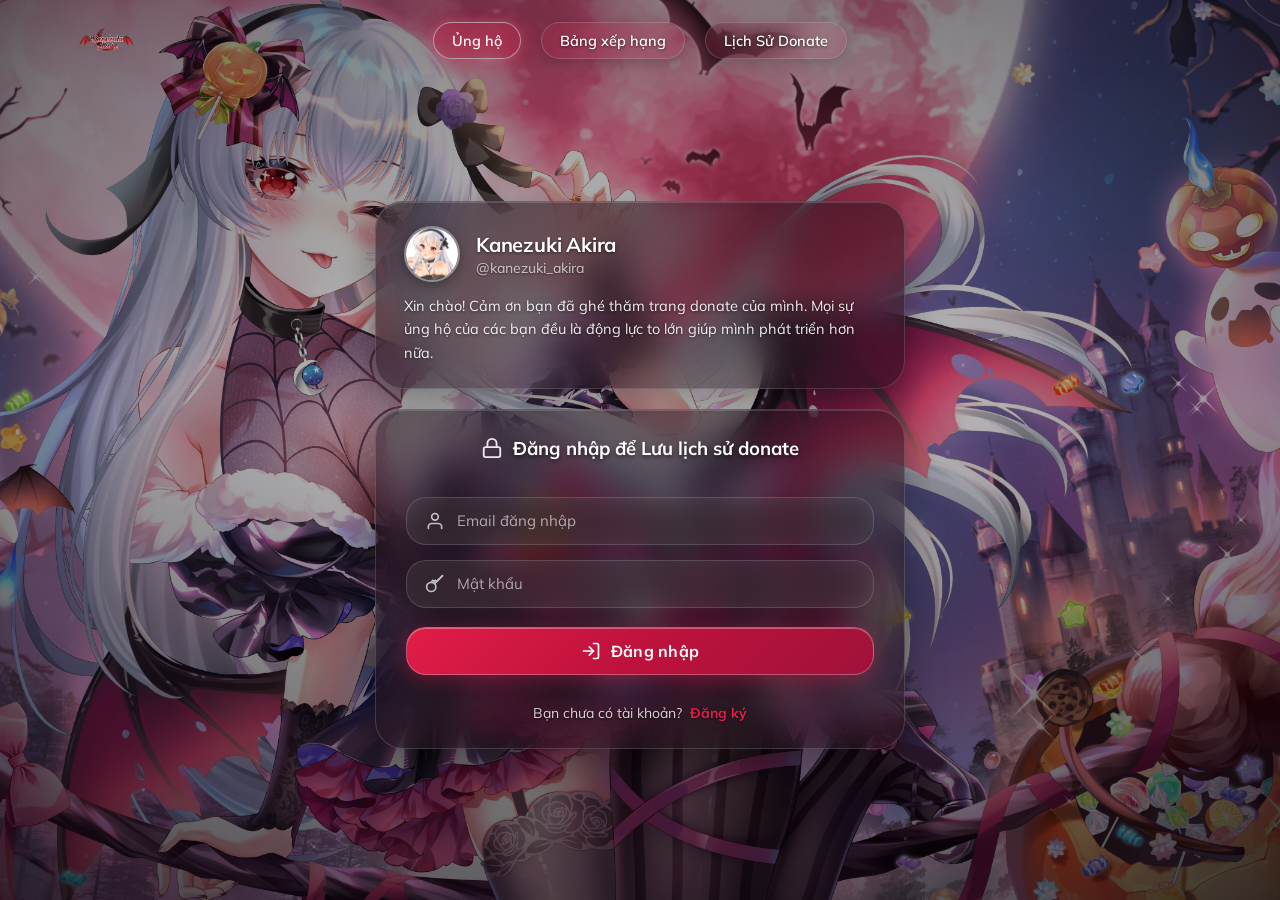
==== page-admin/index.html @ 430c7009 "base" ====
<!DOCTYPE html>
<html lang="vi">

<head>
  <meta charset="UTF-8">
  <meta name="viewport" content="width=device-width, initial-scale=1.0">
  <title>Admin Dashboard — Kanezuki Akira</title>
  <link rel="icon" type="image/x-icon" href="../assets/img/akira copy.png">
  <link rel="stylesheet" href="../assets/css/base.css">
  <link rel="stylesheet" href="../assets/css/pages/admin-bento.css">
</head>

<body class="bento-admin-body">
  <div class="home">
    <div class="overlay"></div>
    <div class="move">
      <img src="../assets/img/backgroutdiscomhalloween.jpg" class="donate-bg-video" alt="Background Tani Kami">
    </div>
  </div>

  <div class="bento-layout">
    <aside id="bentoSidebar" class="bento-sidebar">
      <div class="sidebar-brand-box">
        <div class="sidebar-brand-info" data-tab="overview">
          <img src="../assets/img/artbaner1.jpg" alt="Logo" class="brand-avatar">
          <div class="brand-title-group">
            <span class="brand-title">DONATE<span class="brand-accent">HUB</span></span>
            <span class="brand-subtitle">Kanezuki Akira Admin</span>
          </div>
        </div>

        <button id="adminMobileMenuBtn" class="bento-mobile-menu-btn" aria-label="Toggle navigation menu"
          aria-expanded="false">
          <span class="menu-icon">
            <span class="bar"></span>
            <span class="bar"></span>
            <span class="bar"></span>
          </span>
          <span class="menu-text">Menu</span>
        </button>
      </div>

      <div id="bentoSidebarBody" class="bento-sidebar-body">
        <ul class="bento-nav-list">
          <li>
            <div class="bento-nav-item active" data-tab="overview">
              <span class="bento-nav-icon">
                <svg viewBox="0 0 24 24" fill="none" stroke="currentColor" stroke-width="1.8" stroke-linecap="round"
                  stroke-linejoin="round">
                  <rect x="3" y="12" width="4" height="9" rx="1" />
                  <rect x="10" y="7" width="4" height="14" rx="1" />
                  <rect x="17" y="3" width="4" height="18" rx="1" />
                </svg>
              </span>
              <span>Tổng quan & Widget</span>
            </div>
          </li>
          <li>
            <div class="bento-nav-item" data-tab="subathon">
              <span class="bento-nav-icon">
                <svg viewBox="0 0 24 24" fill="none" stroke="currentColor" stroke-width="1.8" stroke-linecap="round"
                  stroke-linejoin="round">
                  <circle cx="12" cy="13" r="8" />
                  <path d="M12 9v4l2.5 2.5" />
                  <path d="M9.5 3h5M12 3v2" />
                </svg>
              </span>
              <span>Điều khiển Subathon</span>
            </div>
          </li>
          <li>
            <div class="bento-nav-item" data-tab="goals">
              <span class="bento-nav-icon">
                <svg viewBox="0 0 24 24" fill="none" stroke="currentColor" stroke-width="1.8" stroke-linecap="round"
                  stroke-linejoin="round">
                  <circle cx="12" cy="12" r="10" />
                  <circle cx="12" cy="12" r="6" />
                  <circle cx="12" cy="12" r="2" />
                </svg>
              </span>
              <span>Mục tiêu Donate</span>
            </div>
          </li>
          <li>
            <div class="bento-nav-item" data-tab="gacha">
              <span class="bento-nav-icon">
                <svg viewBox="0 0 24 24" fill="none" stroke="currentColor" stroke-width="1.8" stroke-linecap="round"
                  stroke-linejoin="round">
                  <circle cx="12" cy="12" r="9" />
                  <path d="M12 3v18" />
                  <path d="M3 12h18" />
                  <circle cx="12" cy="12" r="3" />
                </svg>
              </span>
              <span>Vòng Quay Gacha</span>
            </div>
          </li>
          <li>
            <div class="bento-nav-item" data-tab="users">
              <span class="bento-nav-icon">
                <svg viewBox="0 0 24 24" fill="none" stroke="currentColor" stroke-width="1.8" stroke-linecap="round"
                  stroke-linejoin="round">
                  <path d="M17 21v-2a4 4 0 0 0-4-4H5a4 4 0 0 0-4 4v2" />
                  <circle cx="9" cy="7" r="4" />
                  <path d="M23 21v-2a4 4 0 0 0-3-3.87" />
                  <path d="M16 3.13a4 4 0 0 1 0 7.75" />
                </svg>
              </span>
              <span>Quản trị & Hệ thống</span>
            </div>
          </li>
          <li>
            <div class="bento-nav-item" data-tab="donations">
              <span class="bento-nav-icon">
                <svg viewBox="0 0 24 24" fill="none" stroke="currentColor" stroke-width="1.8" stroke-linecap="round"
                  stroke-linejoin="round">
                  <circle cx="12" cy="12" r="10" />
                  <polyline points="12 6 12 12 16 14" />
                </svg>
              </span>
              <span>Lịch sử nhận Donate</span>
            </div>
          </li>
        </ul>

        <div class="bento-sidebar-footer">
          <div class="bento-user-mini">
            <div class="bento-user-info">
              <span id="sidebarUserName" class="bento-user-name">Streamer</span>
              <span id="sidebarUserEmail" class="bento-user-email">admin@example.com</span>
            </div>
            <span class="badge-admin-pill">ADMIN</span>
          </div>
          <button id="logoutBtn" class="btn-bento-logout">
            <svg viewBox="0 0 24 24" fill="none" stroke="currentColor" stroke-width="2" stroke-linecap="round"
              stroke-linejoin="round" width="16" height="16">
              <path d="M9 21H5a2 2 0 0 1-2-2V5a2 2 0 0 1 2-2h4" />
              <polyline points="16 17 21 12 16 7" />
              <line x1="21" y1="12" x2="9" y2="12" />
            </svg>
            <span>Đăng xuất</span>
          </button>
        </div>
      </div>
    </aside>

    <main class="bento-main-content">
      <header class="bento-header">
        <div class="bento-header-left">
          <h1>Xin chào, <span id="streamerName" class="text-gold">Streamer</span></h1>
          <p id="streamerEmail">admin@example.com</p>
        </div>
        <span id="userRole" class="bento-role-badge">QUẢN TRỊ VIÊN</span>
      </header>

      <section id="tab-overview" class="admin-tab-content active">
        <div class="bento-card mb-6">
          <div class="bento-card-header">
            <div>
              <h2 class="bento-card-title">
                <span class="card-icon">
                  <svg viewBox="0 0 24 24" fill="none" stroke="currentColor" stroke-width="1.8" stroke-linecap="round"
                    stroke-linejoin="round">
                    <path d="M4 15s1-1 4-1 5 2 8 2 4-1 4-1V3s-1 1-4 1-5-2-8-2-4 1-4 1z" />
                    <line x1="4" y1="22" x2="4" y2="15" />
                  </svg>
                </span>
                Thiết lập OBS Studio Browser Source
              </h2>
              <p class="bento-card-desc">Sao chép đường dẫn và dán vào <strong>Add Source &rarr; Browser</strong> trong OBS
                Studio.</p>
            </div>
            <span class="tag-badge">OBS Overlays</span>
          </div>

          <div class="bento-form-group">
            <label class="bento-label">1. Donate & Vòng Quay Subathon Overlay (Hiển thị giữa màn hình)</label>
            <div class="widget-link-box">
              <input type="text" id="alertWidgetUrl" class="widget-link-input" readonly value="">
              <div class="widget-link-actions">
                <div class="btn-group-row">
                  <button class="btn btn-gold copy-widget-btn" data-target="alertWidgetUrl">
                    <svg viewBox="0 0 24 24" fill="none" stroke="currentColor" stroke-width="2" stroke-linecap="round"
                      stroke-linejoin="round" width="14" height="14">
                      <rect x="9" y="9" width="13" height="13" rx="2" />
                      <path d="M5 15H4a2 2 0 0 1-2-2V4a2 2 0 0 1 2-2h9a2 2 0 0 1 2 2v1" />
                    </svg>
                    Sao chép Link
                  </button>
                  <button id="copyPreviewAlertBtn" class="btn btn-ghost"
                    title="Sao chép link ghim xem thử để căn chỉnh trong OBS">
                    <svg viewBox="0 0 24 24" fill="none" stroke="currentColor" stroke-width="2" stroke-linecap="round"
                      stroke-linejoin="round" width="14" height="14">
                      <path d="M1 12s4-8 11-8 11 8 11 8-4 8-11 8-11-8-11-8z" />
                      <circle cx="12" cy="12" r="3" />
                    </svg>
                    Link Xem trước
                  </button>
                </div>
                <div class="btn-group-row">
                  <button id="testDonateAlertBtn" class="btn btn-ghost btn-test-alert"
                    title="Phát thử thông báo donate thông thường">Test Donate Alert</button>
                </div>
              </div>
            </div>
            <span class="form-hint">
              Thêm link trên làm Browser Source trong OBS (khuyến nghị 600x260px) để hiển thị thông báo popup kèm âm thanh và giọng đọc TTS khi có donate.
            </span>

            <div class="obs-specs-accordion" style="margin-top:12px;">
              <button type="button" id="toggleObsSpecsBtn" class="btn-obs-specs-toggle" aria-expanded="false">
                <span class="toggle-title">
                  <svg viewBox="0 0 24 24" fill="none" stroke="currentColor" stroke-width="2" width="15" height="15">
                    <circle cx="12" cy="12" r="10" />
                    <line x1="12" y1="16" x2="12" y2="12" />
                    <line x1="12" y1="8" x2="12.01" y2="8" />
                  </svg>
                  Thông số thiết lập khuyên dùng trong OBS Studio
                </span>
                <span class="toggle-chevron">
                  <svg viewBox="0 0 24 24" fill="none" stroke="currentColor" stroke-width="2.2" width="14" height="14">
                    <polyline points="6 9 12 15 18 9" />
                  </svg>
                </span>
              </button>

              <div id="obsSpecsCollapse" class="obs-specs-collapse">
                <div class="obs-specs-guide">
                  <div class="obs-specs-grid">
                    <div class="obs-spec-item">
                      <span class="obs-spec-label">Rộng (Width):</span>
                      <span class="obs-spec-val">800</span>
                    </div>
                    <div class="obs-spec-item">
                      <span class="obs-spec-label">Cao (Height):</span>
                      <span class="obs-spec-val">600 hoặc 720</span>
                    </div>
                  </div>
                  <div class="obs-checkbox-hints">
                    <div class="obs-check-heading">Tích chọn trong thuộc tính OBS:</div>
                    <div class="obs-check-item">
                      <span class="obs-check-icon"><svg viewBox="0 0 24 24" fill="none" stroke="currentColor" stroke-width="2.5" stroke-linecap="round" stroke-linejoin="round" width="14" height="14"><rect x="3" y="3" width="18" height="18" rx="4"/><polyline points="9 11 12 14 22 4"/></svg></span>
                      <span><strong>Tắt nguồn khi không hiển thị</strong> <em>(Shutdown source when not
                          visible)</em></span>
                    </div>
                    <div class="obs-check-item">
                      <span class="obs-check-icon"><svg viewBox="0 0 24 24" fill="none" stroke="currentColor" stroke-width="2.5" stroke-linecap="round" stroke-linejoin="round" width="14" height="14"><rect x="3" y="3" width="18" height="18" rx="4"/><polyline points="9 11 12 14 22 4"/></svg></span>
                      <span><strong>Làm mới trình duyệt khi cảnh hoạt động</strong> <em>(Refresh browser when scene
                          becomes active)</em></span>
                    </div>
                    <div class="obs-check-item">
                      <span class="obs-check-icon"><svg viewBox="0 0 24 24" fill="none" stroke="currentColor" stroke-width="2" stroke-linecap="round" stroke-linejoin="round" width="14" height="14"><polygon points="11 5 6 9 2 9 2 15 6 15 11 19 11 5"/><path d="M19.07 4.93a10 10 0 0 1 0 14.14M15.54 8.46a5 5 0 0 1 0 7.07"/></svg></span>
                      <span><strong>Điều khiển âm thanh qua OBS</strong> <em>(Control audio via OBS)</em>: Tích chọn để
                        điều chỉnh âm lượng chuông & giọng đọc TTS trong Audio Mixer của OBS.</span>
                    </div>
                  </div>
                  <div class="obs-specs-footer">
                    <span class="tip-badge">Mẹo</span>
                    <span>Dùng nút <strong>Link Xem trước</strong> (hoặc thêm <code>?preview=1</code>) để <strong>ghim
                        khung alert</strong> khi căn chỉnh vị trí trên OBS, hoặc bấm <strong>Test Donate / Test Vòng
                        Quay</strong> để kiểm tra trực tiếp.</span>
                  </div>
                </div>
              </div>
            </div>
          </div>

          <div class="bento-form-group" style="margin-top:20px;">
            <label class="bento-label">2. Subathon Countdown Overlay (Đồng hồ đếm ngược góc màn hình)</label>
            <div class="widget-link-box">
              <input type="text" id="subathonWidgetUrl" class="widget-link-input" readonly value="">
              <div class="widget-link-actions">
                <button id="subathonWidgetActionBtn" type="button" class="btn btn-gold goto-subathon-btn">
                  <svg viewBox="0 0 24 24" fill="none" stroke="currentColor" stroke-width="2" stroke-linecap="round"
                    stroke-linejoin="round" width="14" height="14">
                    <line x1="5" y1="12" x2="19" y2="12" />
                    <polyline points="12 5 19 12 12 19" />
                  </svg>
                  <span>Tạo phiên</span>
                </button>
              </div>
            </div>
            <span id="subathonWidgetHint" class="form-hint">Khuyến nghị: 450×220px. Nền trong suốt, đặt ở góc màn hình
              OBS.</span>
          </div>

          <div class="bento-form-group" style="margin-top:20px;">
            <label class="bento-label">3. Goal Bar Overlay (Thanh mục tiêu nhận donate livestream)</label>
            <div class="widget-link-box">
              <input type="text" id="goalOverviewWidgetUrl" class="widget-link-input" readonly value="">
              <div class="widget-link-actions">
                <div class="btn-group-row">
                  <button class="btn btn-gold copy-widget-btn" data-target="goalOverviewWidgetUrl">
                    <svg viewBox="0 0 24 24" fill="none" stroke="currentColor" stroke-width="2" stroke-linecap="round"
                      stroke-linejoin="round" width="14" height="14">
                      <rect x="9" y="9" width="13" height="13" rx="2" />
                      <path d="M5 15H4a2 2 0 0 1-2-2V4a2 2 0 0 1 2-2h9a2 2 0 0 1 2 2v1" />
                    </svg>
                    Sao chép Link
                  </button>
                  <button id="copyPreviewGoalOverviewBtn" class="btn btn-ghost"
                    title="Sao chép link ghim xem thử để căn chỉnh trong OBS">
                    <svg viewBox="0 0 24 24" fill="none" stroke="currentColor" stroke-width="2" stroke-linecap="round"
                      stroke-linejoin="round" width="14" height="14">
                      <path d="M1 12s4-8 11-8 11 8 11 8-4 8-11 8-11-8-11-8z" />
                      <circle cx="12" cy="12" r="3" />
                    </svg>
                    Link Xem trước
                  </button>
                </div>
                <button id="goalOverviewActionBtn" type="button" class="btn btn-gold goto-goal-btn" data-jump-tab="goals">
                  <svg viewBox="0 0 24 24" fill="none" stroke="currentColor" stroke-width="2" stroke-linecap="round"
                    stroke-linejoin="round" width="14" height="14">
                    <circle cx="12" cy="12" r="10" />
                    <circle cx="12" cy="12" r="6" />
                    <circle cx="12" cy="12" r="2" />
                  </svg>
                  <span>Mục tiêu</span>
                </button>
              </div>
            </div>
            <span id="goalOverviewHint" class="form-hint">Khuyến nghị: 540×120px. Nền kính trong suốt, đặt ở trên hoặc dưới màn hình OBS.</span>
          </div>
        </div>
      </section>

      <section id="tab-subathon" class="admin-tab-content">
        <div id="noSessionView" class="bento-card" style="display:none;">
          <div class="bento-card-header">
            <div>
              <h2 class="bento-card-title">
                <span class="card-icon">
                  <svg viewBox="0 0 24 24" fill="none" stroke="currentColor" stroke-width="1.8" stroke-linecap="round"
                    stroke-linejoin="round">
                    <path d="M12 2L2 7l10 5 10-5-10-5z" />
                    <path d="M2 17l10 5 10-5" />
                    <path d="M2 12l10 5 10-5" />
                  </svg>
                </span>
                Khởi tạo Phiên Subathon Mới
              </h2>
              <p class="bento-card-desc">Chưa có phiên nào đang hoạt động. Thiết lập thông số để bắt đầu ca live.</p>
            </div>
          </div>

          <form id="createSubathonForm" style="margin-top:20px;">
            <div class="bento-form-group">
              <label class="bento-label" for="createTitle">Tiêu đề buổi Subathon</label>
              <input type="text" id="createTitle" class="bento-input" placeholder="Ví dụ: Subathon 24H cùng Tani Kami"
                required>
            </div>

            <div class="bento-form-group">
              <label class="bento-label" for="createSubtitle">Tiêu đề phụ / Slogan / Mục tiêu (hiển thị trên Widget
                OBS)</label>
              <input type="text" id="createSubtitle" class="bento-input"
                placeholder="Ví dụ: Mục tiêu 100K Sub, Đạt mốc tặng quà... (để trống sẽ hiện tên Streamer)">
            </div>

            <div class="bento-grid-2">
              <div class="bento-form-group">
                <label class="bento-label" for="createDuration">Thời lượng khởi đầu (Phút)</label>
                <input type="number" id="createDuration" class="bento-input" value="60" min="1" required>
              </div>
              <div class="bento-form-group">
                <label class="bento-label" for="createMaxCap">Giới hạn tối đa (Giờ)</label>
                <input type="number" id="createMaxCap" class="bento-input" value="24" min="1" required>
              </div>
            </div>

            <div class="bento-grid-3">
              <div class="bento-form-group">
                <label class="bento-label" for="createUnitAmount">Mỗi mốc tiền (VNĐ)</label>
                <input type="number" id="createUnitAmount" class="bento-input" value="10000" min="1000" required>
              </div>
              <div class="bento-form-group">
                <label class="bento-label" for="createSecondsPerUnit">Giây cộng / mốc</label>
                <input type="number" id="createSecondsPerUnit" class="bento-input" value="60" min="1" required>
              </div>
              <div class="bento-form-group">
                <label class="bento-label" for="createMinAmount">Tối thiểu cộng giờ (VNĐ)</label>
                <input type="number" id="createMinAmount" class="bento-input" value="10000" min="1000" required>
              </div>
            </div>

            <button type="submit" class="btn btn-gold btn-lg"
              style="width:100%;margin-top:16px;justify-content:center;">
              <svg viewBox="0 0 24 24" fill="none" stroke="currentColor" stroke-width="2" stroke-linecap="round"
                stroke-linejoin="round" width="16" height="16">
                <polygon points="5 3 19 12 5 21 5 3" />
              </svg>
              Bắt đầu tạo phiên Subathon
            </button>
          </form>
        </div>

        <div id="activeSessionView" style="display:none;">
          <div class="subathon-digital-box">
            <div class="session-header">
              <div>
                <h2 id="sessionTitle" class="text-gold session-title">SUBATHON LIVE</h2>
                <div id="sessionSubtitle" class="text-muted" style="font-size:0.85rem;margin-top:2px;display:none;">
                </div>
              </div>
              <span id="sessionStatusBadge" class="status-badge status-live">LIVE</span>
            </div>

            <div class="bento-countdown-display" id="countdownDisplay">00:00:00</div>

            <div class="controls-row">
              <button id="startBtn" class="btn btn-green btn-lg" style="display:none;">
                <svg viewBox="0 0 24 24" fill="none" stroke="currentColor" stroke-width="2" stroke-linecap="round"
                  stroke-linejoin="round" width="16" height="16">
                  <polygon points="5 3 19 12 5 21 5 3" />
                </svg>
                Kích hoạt
              </button>
              <button id="pauseBtn" class="btn btn-amber btn-lg" style="display:none;">
                <svg viewBox="0 0 24 24" fill="none" stroke="currentColor" stroke-width="2" stroke-linecap="round"
                  stroke-linejoin="round" width="16" height="16">
                  <rect x="6" y="4" width="4" height="16" />
                  <rect x="14" y="4" width="4" height="16" />
                </svg>
                Tạm dừng
              </button>
              <button id="resumeBtn" class="btn btn-green btn-lg" style="display:none;">
                <svg viewBox="0 0 24 24" fill="none" stroke="currentColor" stroke-width="2" stroke-linecap="round"
                  stroke-linejoin="round" width="16" height="16">
                  <polygon points="5 3 19 12 5 21 5 3" />
                </svg>
                Tiếp tục
              </button>
              <button id="endBtn" class="btn btn-red btn-lg">
                <svg viewBox="0 0 24 24" fill="none" stroke="currentColor" stroke-width="2" stroke-linecap="round"
                  stroke-linejoin="round" width="16" height="16">
                  <rect x="3" y="3" width="18" height="18" rx="2" />
                </svg>
                Kết thúc phiên
              </button>
              <button id="newSessionBtn" class="btn btn-gold btn-lg" style="display:none;">
                <svg viewBox="0 0 24 24" fill="none" stroke="currentColor" stroke-width="2" stroke-linecap="round"
                  stroke-linejoin="round" width="16" height="16">
                  <line x1="12" y1="5" x2="12" y2="19" />
                  <line x1="5" y1="12" x2="19" y2="12" />
                </svg>
                Khởi tạo phiên mới
              </button>
            </div>
          </div>

          <div class="bento-grid-2">
            <div class="bento-card">
              <h3 class="bento-card-title">
                <span class="card-icon">
                  <svg viewBox="0 0 24 24" fill="none" stroke="currentColor" stroke-width="1.8" stroke-linecap="round"
                    stroke-linejoin="round">
                    <line x1="12" y1="5" x2="12" y2="19" />
                    <line x1="5" y1="12" x2="19" y2="12" />
                  </svg>
                </span>
                Điều chỉnh thời gian nhanh
              </h3>
              <p class="bento-card-desc">Cộng hoặc trừ thời gian ngay lập tức vào đồng hồ</p>
              <div class="adjust-pill-grid">
                <button type="button" class="adjust-pill positive" data-delta="60">+60s</button>
                <button type="button" class="adjust-pill positive" data-delta="300">+5 Phút</button>
                <button type="button" class="adjust-pill positive" data-delta="600">+10 Phút</button>
                <button type="button" class="adjust-pill positive" data-delta="1800">+30 Phút</button>
                <button type="button" class="adjust-pill negative" data-delta="-60">-60s</button>
                <button type="button" class="adjust-pill negative" data-delta="-300">-5 Phút</button>
                <button type="button" class="adjust-pill negative" data-delta="-600">-10 Phút</button>
                <button type="button" class="adjust-pill negative" data-delta="-1800">-30 Phút</button>
              </div>
            </div>

            <div class="bento-card">
              <h3 class="bento-card-title">
                <span class="card-icon">
                  <svg viewBox="0 0 24 24" fill="none" stroke="currentColor" stroke-width="1.8" stroke-linecap="round"
                    stroke-linejoin="round">
                    <path d="M11 4H4a2 2 0 0 0-2 2v14a2 2 0 0 0 2 2h14a2 2 0 0 0 2-2v-7" />
                    <path d="M18.5 2.5a2.121 2.121 0 0 1 3 3L12 15l-4 1 1-4 9.5-9.5z" />
                  </svg>
                </span>
                Điều chỉnh thủ công
              </h3>
              <form id="customAdjustForm" style="margin-top:12px;">
                <div class="bento-grid-2">
                  <div class="bento-form-group">
                    <label class="bento-label" for="adjustSeconds">Số giây (+/-)</label>
                    <input type="number" id="adjustSeconds" class="bento-input" placeholder="120 hoặc -60" required>
                  </div>
                  <div class="bento-form-group">
                    <label class="bento-label" for="adjustNote">Lý do</label>
                    <input type="text" id="adjustNote" class="bento-input" placeholder="Thưởng minigame">
                  </div>
                </div>
                <button type="submit" class="btn btn-ghost" style="width:100%;justify-content:center;">Xác nhận điều
                  chỉnh</button>
              </form>
            </div>
          </div>

          <div class="bento-card">
            <h3 class="bento-card-title">
              <span class="card-icon">
                <svg viewBox="0 0 24 24" fill="none" stroke="currentColor" stroke-width="1.8" stroke-linecap="round"
                  stroke-linejoin="round">
                  <rect x="2" y="3" width="20" height="14" rx="2" />
                  <polyline points="8 21 12 17 16 21" />
                </svg>
              </span>
              OBS Overlay Link — Subathon
            </h3>
            <div class="widget-link-box" style="margin-top:12px;">
              <input type="text" id="subathonObsLink" class="widget-link-input" readonly value="">
              <div class="widget-link-actions">
                <button class="btn btn-gold copy-widget-btn" data-target="subathonObsLink">
                  <svg viewBox="0 0 24 24" fill="none" stroke="currentColor" stroke-width="2" stroke-linecap="round"
                    stroke-linejoin="round" width="14" height="14">
                    <rect x="9" y="9" width="13" height="13" rx="2" />
                    <path d="M5 15H4a2 2 0 0 1-2-2V4a2 2 0 0 1 2-2h9a2 2 0 0 1 2 2v1" />
                  </svg>
                  Sao chép
                </button>
              </div>
            </div>
            <span class="form-hint">Dán vào OBS Browser Source để hiển thị đồng hồ cho khán giả.</span>
          </div>

          <div class="bento-card">
            <div class="bento-card-header">
              <h3 class="bento-card-title">
                <span class="card-icon">
                  <svg viewBox="0 0 24 24" fill="none" stroke="currentColor" stroke-width="1.8" stroke-linecap="round"
                    stroke-linejoin="round">
                    <path d="M14 2H6a2 2 0 0 0-2 2v16a2 2 0 0 0 2 2h12a2 2 0 0 0 2-2V8z" />
                    <polyline points="14 2 14 8 20 8" />
                    <line x1="16" y1="13" x2="8" y2="13" />
                    <line x1="16" y1="17" x2="8" y2="17" />
                    <polyline points="10 9 9 9 8 9" />
                  </svg>
                </span>
                Nhật ký biến động thời gian
              </h3>
            </div>
            <div class="bento-table-wrapper">
              <table class="bento-table">
                <thead>
                  <tr>
                    <th>Thời gian</th>
                    <th>Loại</th>
                    <th>Thay đổi</th>
                    <th>Còn lại</th>
                    <th>Ghi chú</th>
                  </tr>
                </thead>
                <tbody id="logsTableBody">
                  <tr>
                    <td colspan="5" class="text-center text-muted">Đang tải nhật ký...</td>
                  </tr>
                </tbody>
              </table>
            </div>
          </div>
        </div>
      </section>

      <section id="tab-goals" class="admin-tab-content">
        <!-- Khi chưa có mục tiêu active -->
        <div id="noGoalView" class="bento-card" style="display:none;">
          <div class="bento-card-header">
            <div>
              <h2 class="bento-card-title">
                <span class="card-icon">
                  <svg viewBox="0 0 24 24" fill="none" stroke="currentColor" stroke-width="1.8" stroke-linecap="round" stroke-linejoin="round">
                    <circle cx="12" cy="12" r="10" />
                    <circle cx="12" cy="12" r="6" />
                    <circle cx="12" cy="12" r="2" />
                  </svg>
                </span>
                Khởi tạo Mục tiêu Donate Mới
              </h2>
              <p class="bento-card-desc">Chưa có mục tiêu nào đang chạy. Thiết lập thông số mục tiêu để hiển thị thanh tiến độ trên stream.</p>
            </div>
          </div>

          <form id="createGoalForm" style="margin-top:20px;">
            <div class="bento-form-group">
              <label class="bento-label" for="createGoalTitle">Tiêu đề mục tiêu (Goal Title)</label>
              <input type="text" id="createGoalTitle" class="bento-input" placeholder="Ví dụ: Nâng cấp PC Stream mới" required>
            </div>

            <div class="bento-form-group">
              <label class="bento-label" for="createGoalDesc">Mô tả / Lời nhắn tới người xem (Tùy chọn)</label>
              <input type="text" id="createGoalDesc" class="bento-input" placeholder="Ví dụ: Cùng Tani Kami nâng cấp màn hình 240Hz...">
            </div>

            <div class="bento-grid-2">
              <div class="bento-form-group">
                <label class="bento-label" for="createGoalTarget">Số tiền mục tiêu (VNĐ)</label>
                <input type="number" id="createGoalTarget" class="bento-input" value="5000000" min="10000" step="10000" required>
              </div>
              <div class="bento-form-group">
                <label class="bento-label" for="createGoalStarting">Số tiền ban đầu nếu có (VNĐ)</label>
                <input type="number" id="createGoalStarting" class="bento-input" value="0" min="0" step="10000">
              </div>
            </div>

            <div class="bento-form-group">
              <label class="bento-label" for="createGoalEndDate">Hạn chót mục tiêu (Tùy chọn)</label>
              <input type="datetime-local" id="createGoalEndDate" class="bento-input" onclick="if(typeof this.showPicker === 'function'){ try{ this.showPicker(); }catch(e){} }">
            </div>

            <button type="submit" class="btn btn-gold btn-lg" style="width:100%;margin-top:16px;justify-content:center;">
              <svg viewBox="0 0 24 24" fill="none" stroke="currentColor" stroke-width="2" stroke-linecap="round" stroke-linejoin="round" width="16" height="16">
                <circle cx="12" cy="12" r="10" />
                <circle cx="12" cy="12" r="6" />
                <circle cx="12" cy="12" r="2" />
              </svg>
              Bắt đầu kích hoạt mục tiêu
            </button>
          </form>
        </div>

        <!-- Khi đang có mục tiêu active -->
        <div id="activeGoalView" style="display:none;">
          <div class="subathon-digital-box mb-6">
            <div class="session-header">
              <div>
                <h2 id="activeGoalTitle" class="text-gold session-title">MỤC TIÊU DONATE</h2>
                <div id="activeGoalDesc" class="text-muted" style="font-size:0.85rem;margin-top:2px;"></div>
              </div>
              <span id="activeGoalStatusBadge" class="status-badge status-live">LIVE</span>
            </div>

            <!-- Progress Bar Preview -->
            <div style="margin: 20px 0;">
              <div style="background: rgba(255,255,255,0.08); border: 1px solid rgba(255,255,255,0.14); border-radius: 14px; height: 28px; overflow: hidden; position: relative;">
                <div id="activeGoalProgressBar" style="height: 100%; width: 0%; background: linear-gradient(90deg, #f59e0b, #fbbf24); border-radius: 14px; transition: width 0.6s ease;"></div>
              </div>
              <div style="display: flex; justify-content: space-between; align-items: center; margin-top: 10px; font-weight: 700;">
                <div style="font-size: 1.25rem; color: #fbbf24;">
                  <span id="activeGoalCurrentText">0 ₫</span>
                  <span style="color: rgba(255,255,255,0.4); font-size: 1rem; margin: 0 4px;">/</span>
                  <span id="activeGoalTargetText" style="color: rgba(255,255,255,0.7); font-size: 1rem;">0 ₫</span>
                </div>
                <div id="activeGoalPctBadge" style="font-size: 1.1rem; color: #fef08a; background: rgba(245, 158, 11, 0.2); border: 1px solid rgba(245, 158, 11, 0.4); border-radius: 12px; padding: 2px 12px;">
                  0%
                </div>
              </div>
            </div>

            <div class="controls-row">
              <button id="pauseGoalBtn" class="btn btn-amber btn-lg">
                <svg viewBox="0 0 24 24" fill="none" stroke="currentColor" stroke-width="2" stroke-linecap="round" stroke-linejoin="round" width="16" height="16">
                  <rect x="6" y="4" width="4" height="16" />
                  <rect x="14" y="4" width="4" height="16" />
                </svg>
                Tạm dừng
              </button>
              <button id="resumeGoalBtn" class="btn btn-green btn-lg" style="display:none;">
                <svg viewBox="0 0 24 24" fill="none" stroke="currentColor" stroke-width="2" stroke-linecap="round" stroke-linejoin="round" width="16" height="16">
                  <polygon points="5 3 19 12 5 21 5 3" />
                </svg>
                Tiếp tục
              </button>
              <button id="endGoalBtn" class="btn btn-red btn-lg">
                <svg viewBox="0 0 24 24" fill="none" stroke="currentColor" stroke-width="2" stroke-linecap="round" stroke-linejoin="round" width="16" height="16">
                  <rect x="3" y="3" width="18" height="18" rx="2" />
                </svg>
                Kết thúc mục tiêu
              </button>
              <button id="resetGoalBtn" class="btn btn-ghost btn-lg">
                <svg viewBox="0 0 24 24" fill="none" stroke="currentColor" stroke-width="2" stroke-linecap="round" stroke-linejoin="round" width="16" height="16">
                  <polyline points="1 4 1 10 7 10" />
                  <path d="M3.51 15a9 9 0 1 0 2.13-9.36L1 10" />
                </svg>
                Đặt lại (Reset)
              </button>
              <button id="newGoalBtn" class="btn btn-gold btn-lg" style="display:none;">
                <svg viewBox="0 0 24 24" fill="none" stroke="currentColor" stroke-width="2" stroke-linecap="round" stroke-linejoin="round" width="16" height="16">
                  <line x1="12" y1="5" x2="12" y2="19" />
                  <line x1="5" y1="12" x2="19" y2="12" />
                </svg>
                Tạo mục tiêu mới
              </button>
            </div>
          </div>

          <div class="bento-grid-2">
            <!-- Điều chỉnh nhanh -->
            <div class="bento-card">
              <h3 class="bento-card-title">
                <span class="card-icon">
                  <svg viewBox="0 0 24 24" fill="none" stroke="currentColor" stroke-width="1.8" stroke-linecap="round" stroke-linejoin="round">
                    <line x1="12" y1="5" x2="12" y2="19" />
                    <line x1="5" y1="12" x2="19" y2="12" />
                  </svg>
                </span>
                Điều chỉnh số tiền nhanh
              </h3>
              <p class="bento-card-desc">Cộng hoặc trừ số tiền trực tiếp vào thanh mục tiêu</p>
              <div class="adjust-pill-grid">
                <button type="button" class="adjust-pill positive goal-adjust-pill" data-delta="20000">+20K</button>
                <button type="button" class="adjust-pill positive goal-adjust-pill" data-delta="50000">+50K</button>
                <button type="button" class="adjust-pill positive goal-adjust-pill" data-delta="100000">+100K</button>
                <button type="button" class="adjust-pill positive goal-adjust-pill" data-delta="500000">+500K</button>
                <button type="button" class="adjust-pill negative goal-adjust-pill" data-delta="-20000">-20K</button>
                <button type="button" class="adjust-pill negative goal-adjust-pill" data-delta="-50000">-50K</button>
                <button type="button" class="adjust-pill negative goal-adjust-pill" data-delta="-100000">-100K</button>
                <button type="button" class="adjust-pill negative goal-adjust-pill" data-delta="-500000">-500K</button>
              </div>
            </div>

            <!-- Điều chỉnh thủ công -->
            <div class="bento-card">
              <h3 class="bento-card-title">
                <span class="card-icon">
                  <svg viewBox="0 0 24 24" fill="none" stroke="currentColor" stroke-width="1.8" stroke-linecap="round" stroke-linejoin="round">
                    <path d="M11 4H4a2 2 0 0 0-2 2v14a2 2 0 0 0 2 2h14a2 2 0 0 0 2-2v-7" />
                    <path d="M18.5 2.5a2.121 2.121 0 0 1 3 3L12 15l-4 1 1-4 9.5-9.5z" />
                  </svg>
                </span>
                Điều chỉnh số tiền tùy chọn
              </h3>
              <form id="customAdjustGoalForm" style="margin-top:12px;">
                <div class="bento-grid-2">
                  <div class="bento-form-group">
                    <label class="bento-label" for="adjustGoalAmount">Số tiền (+/- VNĐ)</label>
                    <input type="number" id="adjustGoalAmount" class="bento-input" placeholder="Ví dụ: 100000 hoặc -50000" step="1000" required>
                  </div>
                  <div class="bento-form-group">
                    <label class="bento-label" for="adjustGoalNote">Lý do</label>
                    <input type="text" id="adjustGoalNote" class="bento-input" placeholder="Nhận tiền mặt / Bù thêm">
                  </div>
                </div>
                <button type="submit" class="btn btn-ghost" style="width:100%;justify-content:center;">Xác nhận điều chỉnh</button>
              </form>
            </div>
          </div>

          <!-- OBS Overlay Link Card -->
          <div class="bento-card" style="margin-top:20px;">
            <h3 class="bento-card-title">
              <span class="card-icon">
                <svg viewBox="0 0 24 24" fill="none" stroke="currentColor" stroke-width="1.8" stroke-linecap="round" stroke-linejoin="round">
                  <rect x="2" y="3" width="20" height="14" rx="2" />
                  <polyline points="8 21 12 17 16 21" />
                </svg>
              </span>
              OBS Overlay Link — Goal Bar
            </h3>
            <p class="bento-card-desc">Sao chép đường dẫn bên dưới dán vào Browser Source trong OBS Studio (Khuyến nghị kích thước: <strong>540×120px</strong>, nền kính trong suốt).</p>

            <div class="widget-link-box" style="margin-top:16px;">
              <input type="text" id="goalObsUrl" class="widget-link-input" readonly value="">
              <div class="widget-link-actions">
                <div class="btn-group-row">
                  <button class="btn btn-gold copy-widget-btn" data-target="goalObsUrl">
                    <svg viewBox="0 0 24 24" fill="none" stroke="currentColor" stroke-width="2" stroke-linecap="round" stroke-linejoin="round" width="14" height="14">
                      <rect x="9" y="9" width="13" height="13" rx="2" />
                      <path d="M5 15H4a2 2 0 0 1-2-2V4a2 2 0 0 1 2-2h9a2 2 0 0 1 2 2v1" />
                    </svg>
                    Sao chép Link
                  </button>
                  <button id="copyPreviewGoalBtn" class="btn btn-ghost" title="Sao chép link ghim xem thử để căn chỉnh trong OBS">
                    <svg viewBox="0 0 24 24" fill="none" stroke="currentColor" stroke-width="2" stroke-linecap="round" stroke-linejoin="round" width="14" height="14">
                      <path d="M1 12s4-8 11-8 11 8 11 8-4 8-11 8-11-8-11-8z" />
                      <circle cx="12" cy="12" r="3" />
                    </svg>
                    Link Xem trước
                  </button>
                </div>
                <div class="btn-group-row">
                  <button id="testGoalOverlayBtn" class="btn btn-amber" title="Phát thử nạp tiến độ +50K lên OBS">Test Nạp +50K</button>
                </div>
              </div>
            </div>
          </div>
        </div>

        <!-- Lịch sử các mục tiêu -->
        <div class="bento-card" style="margin-top:20px;">
          <div class="bento-card-header">
            <h3 class="bento-card-title">
              <span class="card-icon">
                <svg viewBox="0 0 24 24" fill="none" stroke="currentColor" stroke-width="1.8" stroke-linecap="round" stroke-linejoin="round">
                  <circle cx="12" cy="12" r="10" />
                  <polyline points="12 6 12 12 16 14" />
                </svg>
              </span>
              Lịch sử các Mục tiêu Donate
            </h3>
          </div>
          <div class="bento-table-wrapper">
            <table class="bento-table">
              <thead>
                <tr>
                  <th>ID</th>
                  <th>Tiêu đề mục tiêu</th>
                  <th>Số tiền đạt được</th>
                  <th>Mục tiêu</th>
                  <th>Tỷ lệ %</th>
                  <th>Trạng thái</th>
                  <th>Ngày tạo</th>
                </tr>
              </thead>
              <tbody id="goalHistoryTableBody">
                <tr>
                  <td colspan="7" class="text-center text-muted">Đang tải lịch sử mục tiêu...</td>
                </tr>
              </tbody>
            </table>
          </div>
        </div>
      </section>

      <!-- TAB GACHA WHEELS -->
      <section id="tab-gacha" class="admin-tab-content">
        <!-- Banner Tiêu Đề & Hành Động Chính -->
        <div class="bento-card">
          <div class="bento-card-header" style="display:flex;justify-content:space-between;align-items:center;flex-wrap:wrap;gap:14px;">
            <div>
              <h2 class="bento-card-title">
                <span class="card-icon">
                  <svg viewBox="0 0 24 24" fill="none" stroke="currentColor" stroke-width="1.8" stroke-linecap="round" stroke-linejoin="round">
                    <circle cx="12" cy="12" r="9" />
                    <path d="M12 3v18" />
                    <path d="M3 12h18" />
                    <circle cx="12" cy="12" r="3" />
                  </svg>
                </span>
                Quản Lý Vòng Quay Gacha (Time & Reward)
              </h2>
              <p class="bento-card-desc">Thiết lập các mốc tiền kích hoạt vòng quay tự động khi nhận donate. Hỗ trợ <strong>Vòng quay Thời Gian</strong> (cộng/trừ giờ Subathon) và <strong>Vòng quay Phần Thưởng</strong> (minigame, thử thách, quà tặng).</p>
            </div>
            <button id="openCreateGachaModalBtn" class="btn btn-gold" style="white-space:nowrap;padding:9px 18px;">
              <svg viewBox="0 0 24 24" fill="none" stroke="currentColor" stroke-width="2.2" stroke-linecap="round" stroke-linejoin="round" width="16" height="16">
                <line x1="12" y1="5" x2="12" y2="19" />
                <line x1="5" y1="12" x2="19" y2="12" />
              </svg>
              Tạo Vòng Quay Mới
            </button>
          </div>

          <!-- Bộ lọc loại vòng quay -->
          <div style="display:flex;gap:8px;flex-wrap:wrap;margin-top:16px;">
            <button class="btn btn-gold gacha-filter-btn active" data-filter="all">Tất cả vòng quay</button>
            <button class="btn btn-ghost gacha-filter-btn" data-filter="time" style="display:inline-flex;align-items:center;gap:6px;"><svg viewBox="0 0 24 24" fill="none" stroke="currentColor" stroke-width="2" stroke-linecap="round" stroke-linejoin="round" width="14" height="14"><circle cx="12" cy="13" r="8"/><path d="M12 9v4l2.5 2.5"/><path d="M9.5 3h5M12 3v2"/></svg>Vòng quay Thời gian (Time)</button>
            <button class="btn btn-ghost gacha-filter-btn" data-filter="reward" style="display:inline-flex;align-items:center;gap:6px;"><svg viewBox="0 0 24 24" fill="none" stroke="currentColor" stroke-width="2" stroke-linecap="round" stroke-linejoin="round" width="14" height="14"><polyline points="20 12 20 22 4 22 4 12"/><rect x="2" y="7" width="20" height="5"/><line x1="12" y1="22" x2="12" y2="7"/><path d="M12 7H7.5a2.5 2.5 0 0 1 0-5C11 2 12 7 12 7z"/><path d="M12 7h4.5a2.5 2.5 0 0 0 0-5C13 2 12 7 12 7z"/></svg>Vòng quay Phần thưởng (Reward)</button>
          </div>
        </div>

        <!-- Khung trống khi chưa có vòng quay nào -->
        <div id="gachaEmptyView" class="bento-card" style="display:none;padding:48px 24px;text-align:center;margin-top:20px;">
          <div style="display:flex;justify-content:center;margin-bottom:14px;">
            <svg viewBox="0 0 24 24" fill="none" stroke="#e11d48" stroke-width="1.8" stroke-linecap="round" stroke-linejoin="round" width="48" height="48">
              <circle cx="12" cy="12" r="10"/>
              <path d="M12 2v20"/>
              <path d="M2 12h20"/>
              <path d="m4.93 4.93 14.14 14.14"/>
              <path d="m19.07 4.93-14.14 14.14"/>
              <circle cx="12" cy="12" r="3" fill="#e11d48"/>
            </svg>
          </div>
          <h3 style="font-size:1.15rem;font-weight:700;color:#ffffff;margin-bottom:8px;">Chưa có vòng quay nào</h3>
          <p style="font-size:0.9rem;color:#94a3b8;max-width:480px;margin:0 auto 20px auto;line-height:1.6;">
            Hãy tạo vòng quay đầu tiên với mốc tiền donate mong muốn để OBS tự động bật vòng quay khi có khán giả donate!
          </p>
          <button id="emptyCreateGachaBtn" class="btn btn-gold" style="padding:8px 20px;">Tạo vòng quay đầu tiên</button>
        </div>

        <!-- Danh sách Grid các Vòng quay -->
        <div id="gachaWheelsGrid" class="gacha-wheels-grid">
          <!-- Dynamic wheel cards inserted by JS -->
        </div>

        <!-- Lịch sử quay thưởng Gacha -->
        <div class="bento-card" style="margin-top:24px;">
          <div class="bento-card-header" style="display:flex;justify-content:space-between;align-items:center;flex-wrap:wrap;gap:12px;">
            <h3 class="bento-card-title">
              <span class="card-icon">
                <svg viewBox="0 0 24 24" fill="none" stroke="currentColor" stroke-width="1.8" stroke-linecap="round" stroke-linejoin="round">
                  <circle cx="12" cy="12" r="10" />
                  <polyline points="12 6 12 12 16 14" />
                </svg>
              </span>
              Lịch Sử Quay Thưởng Gacha Gần Đây
            </h3>
            <button id="refreshGachaHistoryBtn" class="btn btn-ghost" style="padding:6px 12px;font-size:0.82rem;">Làm mới</button>
          </div>
          <div class="bento-table-wrapper">
            <table class="bento-table">
              <thead>
                <tr>
                  <th>Thời gian</th>
                  <th>Người tặng</th>
                  <th>Mốc tiền</th>
                  <th>Vòng quay</th>
                  <th>Loại</th>
                  <th>Kết quả trúng</th>
                  <th>Tác vụ đã áp dụng</th>
                </tr>
              </thead>
              <tbody id="gachaHistoryTableBody">
                <tr>
                  <td colspan="7" class="text-center text-muted">Đang tải lịch sử quay...</td>
                </tr>
              </tbody>
            </table>
          </div>
        </div>
      </section>

      <!-- MODAL TẠO / CHỈNH SỬA VÒNG QUAY GACHA -->
      <div id="gachaModal" class="gacha-modal-backdrop">
        <div class="gacha-modal-dialog">
          <div class="gacha-modal-header">
            <h3 class="gacha-modal-title" id="gachaModalTitle">Tạo Vòng Quay Gacha Mới</h3>
            <button type="button" id="gachaModalCloseX" class="btn btn-ghost" style="padding:6px 10px;display:inline-flex;align-items:center;justify-content:center;" title="Đóng">
              <svg viewBox="0 0 24 24" fill="none" stroke="currentColor" stroke-width="2.5" stroke-linecap="round" stroke-linejoin="round" width="16" height="16">
                <line x1="18" y1="6" x2="6" y2="18"/>
                <line x1="6" y1="6" x2="18" y2="18"/>
              </svg>
            </button>
          </div>
          <div class="gacha-modal-body">
            <input type="hidden" id="gachaFormId" value="">

            <div class="bento-grid-2" style="margin-bottom:16px;">
              <div class="bento-form-group">
                <label class="bento-label" for="gachaFormName">Tên vòng quay <span style="color:#ef4444;">*</span></label>
                <input type="text" id="gachaFormName" class="bento-input" placeholder="Ví dụ: Vòng Quay May Mắn 20K" required>
              </div>
              <div class="bento-form-group">
                <label class="bento-label" for="gachaFormType">Loại vòng quay <span style="color:#ef4444;">*</span></label>
                <select id="gachaFormType" class="bento-select">
                  <option value="time">Vòng quay Thời Gian (Cộng/Trừ giây Subathon)</option>
                  <option value="reward">Vòng quay Phần Thưởng (Minigame / Thử thách)</option>
                </select>
              </div>
            </div>

            <div class="bento-grid-2" style="margin-bottom:16px;">
              <div class="bento-form-group">
                <label class="bento-label" for="gachaFormAmount">Mốc tiền kích hoạt (VNĐ) <span style="color:#ef4444;">*</span></label>
                <input type="number" id="gachaFormAmount" class="bento-input" placeholder="20000" min="1000" step="1000" required>
                <span class="form-hint" style="font-size:0.78rem;">Khán giả donate chính xác số tiền này sẽ kích hoạt vòng quay.</span>
              </div>
              <div class="bento-form-group">
                <label class="bento-label">Trạng thái kích hoạt</label>
                <div style="min-height:42px;display:flex;align-items:center;">
                  <label style="display:flex;align-items:center;gap:8px;cursor:pointer;font-weight:600;font-size:0.88rem;color:var(--text-1);">
                    <input type="checkbox" id="gachaFormActive" checked style="width:18px;height:18px;accent-color:#f59e0b;cursor:pointer;">
                    Cho phép kích hoạt vòng quay này
                  </label>
                </div>
              </div>
            </div>

            <!-- Bảng danh sách nan quạt / ô thưởng -->
            <div style="margin-top:20px;">
              <div style="display:flex;justify-content:space-between;align-items:center;margin-bottom:10px;">
                <h4 style="font-size:0.92rem;font-weight:700;color:#fef08a;margin:0;">Các ô thưởng trên Vòng Quay (Tối thiểu 2 ô)</h4>
                <button type="button" id="gachaFormAddItemBtn" class="btn btn-ghost" style="padding:5px 12px;font-size:0.8rem;">+ Thêm ô thưởng</button>
              </div>

              <div class="bento-table-wrapper" style="max-height:260px;overflow-y:auto;">
                <table class="bento-table" style="width:100%;">
                  <thead>
                    <tr>
                      <th style="width:30%;">Tên hiển thị (Label)</th>
                      <th style="width:25%;" id="gachaFormValueHeader">Giá trị (Giây +/-)</th>
                      <th style="width:18%;">Trọng số</th>
                      <th style="width:15%;">Màu sắc</th>
                      <th style="width:12%;text-align:center;">Xóa</th>
                    </tr>
                  </thead>
                  <tbody id="gachaFormItemsTableBody">
                    <!-- Dynamic rows -->
                  </tbody>
                </table>
              </div>
            </div>
          </div>
          <div class="gacha-modal-footer">
            <button type="button" id="gachaModalCancelBtn" class="btn btn-ghost">Hủy bỏ</button>
            <button type="button" id="gachaModalSaveBtn" class="btn btn-gold">Lưu vòng quay</button>
          </div>
        </div>
      </div>

      <section id="tab-users" class="admin-tab-content">
        <div class="bento-card">
          <div class="bento-card-header">
            <div>
              <h2 class="bento-card-title">
                <span class="card-icon">
                  <svg viewBox="0 0 24 24" fill="none" stroke="currentColor" stroke-width="1.8" stroke-linecap="round"
                    stroke-linejoin="round">
                    <path d="M17 21v-2a4 4 0 0 0-4-4H5a4 4 0 0 0-4 4v2" />
                    <circle cx="9" cy="7" r="4" />
                    <path d="M23 21v-2a4 4 0 0 0-3-3.87" />
                    <path d="M16 3.13a4 4 0 0 1 0 7.75" />
                  </svg>
                </span>
                Quản Lý Thành Viên & Cache Redis
              </h2>
              <p class="bento-card-desc">Dành riêng cho Admin — truy vấn tài khoản, quản lý thành viên và đồng bộ dữ
                liệu.</p>
            </div>
            <div style="display:flex;gap:10px;flex-wrap:wrap;">
              <button id="rebuildCacheBtn" class="btn btn-gold">
                <svg viewBox="0 0 24 24" fill="none" stroke="currentColor" stroke-width="2" stroke-linecap="round"
                  stroke-linejoin="round" width="14" height="14">
                  <polyline points="23 4 23 10 17 10" />
                  <polyline points="1 20 1 14 7 14" />
                  <path d="M3.51 9a9 9 0 0 1 14.85-3.36L23 10M1 14l4.64 4.36A9 9 0 0 0 20.49 15" />
                </svg>
                Rebuild Cache
              </button>
              <button id="cleanupPendingBtn" class="btn btn-ghost">
                <svg viewBox="0 0 24 24" fill="none" stroke="currentColor" stroke-width="2" stroke-linecap="round"
                  stroke-linejoin="round" width="14" height="14">
                  <polyline points="3 6 5 6 21 6" />
                  <path d="M19 6v14a2 2 0 0 1-2 2H7a2 2 0 0 1-2-2V6m3 0V4a1 1 0 0 1 1-1h4a1 1 0 0 1 1 1v2" />
                </svg>
                Dọn Pending
              </button>
            </div>
          </div>

          <form id="searchFilterForm" class="bento-grid-3" style="margin-top:20px;gap:16px;">
            <div class="bento-form-group" style="margin-bottom:0;">
              <label class="bento-label" for="filterName">Tìm theo Họ và tên</label>
              <input type="text" id="filterName" class="bento-input" placeholder="Nhập tên...">
            </div>
            <div class="bento-form-group" style="margin-bottom:0;">
              <label class="bento-label" for="filterEmail">Tìm theo Email</label>
              <input type="text" id="filterEmail" class="bento-input" placeholder="Nhập email...">
            </div>
            <div class="bento-form-group" style="margin-bottom:0;">
              <label class="bento-label" for="filterStatus">Trạng thái</label>
              <div style="display:flex;gap:10px;">
                <select id="filterStatus" class="bento-select">
                  <option value="">Tất cả</option>
                  <option value="true">Hoạt động</option>
                  <option value="false">Bị khóa</option>
                </select>
                <button type="submit" class="btn btn-gold" style="flex-shrink:0;">
                  <svg viewBox="0 0 24 24" fill="none" stroke="currentColor" stroke-width="2" stroke-linecap="round"
                    stroke-linejoin="round" width="14" height="14">
                    <circle cx="11" cy="11" r="8" />
                    <line x1="21" y1="21" x2="16.65" y2="16.65" />
                  </svg>
                  Tìm
                </button>
              </div>
            </div>
          </form>
        </div>

        <div class="bento-card">
          <div class="bento-card-header">
            <h3 class="bento-card-title">
              <span class="card-icon">
                <svg viewBox="0 0 24 24" fill="none" stroke="currentColor" stroke-width="1.8" stroke-linecap="round"
                  stroke-linejoin="round">
                  <path d="M17 21v-2a4 4 0 0 0-4-4H5a4 4 0 0 0-4 4v2" />
                  <circle cx="9" cy="7" r="4" />
                  <path d="M23 21v-2a4 4 0 0 0-3-3.87" />
                  <path d="M16 3.13a4 4 0 0 1 0 7.75" />
                </svg>
              </span>
              Danh sách người dùng hệ thống
            </h3>
          </div>
          <div class="bento-table-wrapper">
            <table class="bento-table">
              <thead>
                <tr>
                  <th>ID</th>
                  <th>Họ và tên</th>
                  <th>Email</th>
                  <th>Vai trò</th>
                  <th>Trạng thái</th>
                  <th>Tổng donate (VNĐ)</th>
                  <th>Ngày tham gia</th>
                </tr>
              </thead>
              <tbody id="userTableBody">
                <tr>
                  <td colspan="7" class="text-center text-muted">Đang tải danh sách...</td>
                </tr>
              </tbody>
            </table>
          </div>
        </div>
      </section>

      <section id="tab-donations" class="admin-tab-content">
        <div class="bento-card">
          <div class="bento-card-header">
            <div>
              <h2 class="bento-card-title">
                <span class="card-icon">
                  <svg viewBox="0 0 24 24" fill="none" stroke="currentColor" stroke-width="1.8" stroke-linecap="round"
                    stroke-linejoin="round">
                    <circle cx="12" cy="12" r="10" />
                    <polyline points="12 6 12 12 16 14" />
                  </svg>
                </span>
                Lịch sử nhận ủng hộ
              </h2>
              <p class="bento-card-desc">Danh sách các khoản donate thành công gần nhất qua hệ thống SePay Gateway.</p>
            </div>
            <div style="display:flex;gap:10px;align-items:center;">
              <button id="rebuildLeaderboardBtn" class="btn btn-ghost"
                title="Tái tạo lại bộ nhớ cache xếp hạng từ MySQL lên Redis">
                <svg viewBox="0 0 24 24" fill="none" stroke="currentColor" stroke-width="2" stroke-linecap="round"
                  stroke-linejoin="round" width="14" height="14">
                  <polyline points="23 4 23 10 17 10" />
                  <path d="M20.49 15a9 9 0 1 1-2.12-9.36L23 10" />
                </svg>
                Rebuild Cache
              </button>
              <button id="refreshDonationsBtn" class="btn btn-gold">
                <svg viewBox="0 0 24 24" fill="none" stroke="currentColor" stroke-width="2" stroke-linecap="round"
                  stroke-linejoin="round" width="14" height="14">
                  <polyline points="23 4 23 10 17 10" />
                  <path d="M20.49 15a9 9 0 1 1-2.12-9.36L23 10" />
                </svg>
                Làm mới
              </button>
            </div>
          </div>

          <div class="bento-grid-2" style="margin-top:20px;gap:16px;">
            <div class="bento-stat-card">
              <span class="bento-stat-label">Tổng lượt donate hiển thị</span>
              <span id="donationsCountStat" class="bento-stat-value text-gold">0</span>
            </div>
            <div class="bento-stat-card">
              <span class="bento-stat-label">Tổng tiền đã nhận (VNĐ)</span>
              <span id="donationsTotalStat" class="bento-stat-value stat-gold">0 ₫</span>
            </div>
          </div>
        </div>

        <div class="bento-card">
          <div class="bento-card-header">
            <h3 class="bento-card-title">
              <span class="card-icon">
                <svg viewBox="0 0 24 24" fill="none" stroke="currentColor" stroke-width="1.8" stroke-linecap="round"
                  stroke-linejoin="round">
                  <rect x="2" y="5" width="20" height="14" rx="2" />
                  <line x1="2" y1="10" x2="22" y2="10" />
                </svg>
              </span>
              Danh sách chi tiết các lần ủng hộ
            </h3>
          </div>
          <div class="bento-table-wrapper">
            <table class="bento-table">
              <thead>
                <tr>
                  <th>ID</th>
                  <th>Người ủng hộ</th>
                  <th>Số tiền (VNĐ)</th>
                  <th>Lời nhắn gửi</th>
                  <th>Thời gian nhận</th>
                </tr>
              </thead>
              <tbody id="donationTableBody">
                <tr>
                  <td colspan="5" class="text-center text-muted">Đang tải lịch sử...</td>
                </tr>
              </tbody>
            </table>
          </div>
          <div id="donationsPaginationContainer" style="display:flex;justify-content:center;padding:16px 0;border-top:1px solid rgba(255,255,255,0.06);margin-top:12px;">
            <button id="loadMoreDonationsBtn" class="btn btn-ghost" style="display:none;min-width:200px;">
              <svg viewBox="0 0 24 24" fill="none" stroke="currentColor" stroke-width="2" stroke-linecap="round" stroke-linejoin="round" width="14" height="14" style="margin-right:6px;"><path d="m6 9 6 6 6-6"/></svg>
              <span>Tải thêm giao dịch cũ hơn</span>
            </button>
            <span id="noMoreDonationsText" class="text-muted" style="display:none;font-size:0.85rem;">Đã hiển thị tất cả các lượt donate</span>
          </div>
        </div>
      </section>
    </main>
  </div>

  <script src="../assets/js/config.js?v=20260905_1"></script>
  <script src="../assets/js/core/storage.js?v=20260905_1"></script>
  <script src="../assets/js/core/api-client.js?v=20260907_2"></script>
  <script src="../assets/js/utils/formatters.js?v=20260905_1"></script>
  <script src="../assets/js/utils/parallax.js?v=20260905_1"></script>
  <script src="../assets/js/utils/confirm-modal.js?v=20260906_1"></script>
  <script src="../assets/js/services/auth.service.js?v=20260905_1"></script>
  <script src="../assets/js/services/user.service.js?v=20260905_1"></script>
  <script src="../assets/js/services/donate.service.js?v=20260905_1"></script>
  <script src="../assets/js/services/subathon.service.js?v=20260905_1"></script>
  <script src="../assets/js/services/goal.service.js?v=20260905_1"></script>
  <script src="../assets/js/services/gacha.service.js?v=20260905_1"></script>
  <script src="../assets/js/pages/admin/admin-overview.js?v=20260907_1"></script>
  <script src="../assets/js/pages/admin/admin-subathon.js?v=20260907_1"></script>
  <script src="../assets/js/pages/admin/admin-goals.js?v=20260907_1"></script>
  <script src="../assets/js/pages/admin/admin-gacha.js?v=20260907_1"></script>
  <script src="../assets/js/pages/admin/admin-users.js?v=20260907_1"></script>
  <script src="../assets/js/pages/admin/admin-donations.js?v=20260907_1"></script>
  <script src="../assets/js/pages/admin-unified.js?v=20260907_2"></script>
</body>

</html>
---- assets/css/base.css ----
@import url('https://fonts.googleapis.com/css2?family=Outfit:wght@300;400;500;600;700;800&family=Orbitron:wght@600;800;900&family=JetBrains+Mono:wght@400;600&display=swap');

:root {
  --bg-primary: #0a0e17;
  --bg-secondary: #0f172a;
  --bg-tertiary: #1e293b;
  --bg-card: rgba(15, 23, 42, 0.75);
  --bg-card-hover: rgba(30, 41, 59, 0.85);

  --primary: #e11d48;
  --primary-hover: #f43f5e;
  --primary-glow: rgba(225, 29, 72, 0.4);

  --secondary: #cbd5e1;
  --secondary-hover: #e2e8f0;
  --secondary-glow: rgba(203, 213, 225, 0.35);

  --accent-cyan: #06b6d4;
  --accent-emerald: #10b981;
  --accent-amber: #f59e0b;
  --accent-rose: #f43f5e;

  --text-primary: #f8fafc;
  --text-secondary: #94a3b8;
  --text-muted: #64748b;
  --text-inverse: #0f172a;

  --border-color: rgba(255, 255, 255, 0.08);
  --border-focus: rgba(225, 29, 72, 0.6);
  --glass-bg: rgba(15, 23, 42, 0.65);
  --glass-border: 1px solid rgba(255, 255, 255, 0.1);
  --glass-blur: blur(16px);

  --font-sans: 'Outfit', -apple-system, BlinkMacSystemFont, 'Segoe UI', Roboto, sans-serif;
  --font-display: 'Orbitron', monospace;
  --font-mono: 'JetBrains Mono', monospace;

  --shadow-sm: 0 2px 8px rgba(0, 0, 0, 0.25);
  --shadow-md: 0 8px 24px rgba(0, 0, 0, 0.35);
  --shadow-lg: 0 16px 40px rgba(0, 0, 0, 0.5);
  --shadow-neon: 0 0 25px var(--primary-glow);

  --radius-sm: 8px;
  --radius-md: 14px;
  --radius-lg: 20px;
  --radius-full: 9999px;

  --transition-fast: 0.15s ease;
  --transition-normal: 0.25s ease;
  --transition-slow: 0.4s cubic-bezier(0.16, 1, 0.3, 1);
}

*, *::before, *::after {
  box-sizing: border-box;
  margin: 0;
  padding: 0;
}

html {
  font-size: 16px;
  scroll-behavior: smooth;
}

body {
  font-family: var(--font-sans);
  background-color: var(--bg-primary);
  color: var(--text-primary);
  min-height: 100vh;
  line-height: 1.6;
  -webkit-font-smoothing: antialiased;
  -moz-osx-font-smoothing: grayscale;
  overflow-x: hidden;
  position: relative;
}

body::before {
  content: '';
  position: fixed;
  top: -20%;
  left: 20%;
  width: 60vw;
  height: 60vw;
  background: radial-gradient(circle, rgba(225, 29, 72, 0.12) 0%, rgba(203, 213, 225, 0.05) 50%, transparent 70%);
  pointer-events: none;
  z-index: -1;
  filter: blur(60px);
}

body::after {
  content: '';
  position: fixed;
  bottom: -20%;
  right: 10%;
  width: 50vw;
  height: 50vw;
  background: radial-gradient(circle, rgba(203, 213, 225, 0.08) 0%, transparent 70%);
  pointer-events: none;
  z-index: -1;
  filter: blur(80px);
}

a {
  color: var(--primary);
  text-decoration: none;
  transition: color var(--transition-fast);
}

a:hover {
  color: var(--secondary);
}

button, input, select, textarea {
  font-family: inherit;
  font-size: inherit;
  color: inherit;
  outline: none;
  border: none;
}

img {
  max-width: 100%;
  display: block;
}

::-webkit-scrollbar {
  width: 8px;
  height: 8px;
}
::-webkit-scrollbar-track {
  background: var(--bg-primary);
}
::-webkit-scrollbar-thumb {
  background: var(--bg-tertiary);
  border-radius: 4px;
}
::-webkit-scrollbar-thumb:hover {
  background: var(--primary);
}

.container {
  width: 100%;
  max-width: 1200px;
  margin: 0 auto;
  padding: 0 24px;
}

.text-gradient {
  background: linear-gradient(135deg, #f43f5e 0%, #cbd5e1 50%, #f8fafc 100%);
  -webkit-background-clip: text;
  -webkit-text-fill-color: transparent;
}

.text-center { text-align: center; }
.text-right { text-align: right; }
.text-muted { color: var(--text-muted); }
.text-emerald { color: var(--accent-emerald); }
.text-amber { color: var(--accent-amber); }
.text-rose { color: var(--accent-rose); }
.font-mono { font-family: var(--font-mono); }
.font-display { font-family: var(--font-display); }

.flex { display: flex; }
.flex-col { flex-direction: column; }
.items-center { align-items: center; }
.justify-between { justify-content: space-between; }
.justify-center { justify-content: center; }
.gap-2 { gap: 8px; }
.gap-4 { gap: 16px; }
.gap-6 { gap: 24px; }

/* Confirm Modal Overlay */
.confirm-modal-overlay {
  position: fixed;
  inset: 0;
  z-index: 99999;
  background: rgba(5, 8, 16, 0.78);
  backdrop-filter: blur(14px);
  -webkit-backdrop-filter: blur(14px);
  display: flex;
  align-items: center;
  justify-content: center;
  padding: 20px;
  opacity: 0;
  visibility: hidden;
  transition: opacity 0.25s cubic-bezier(0.16, 1, 0.3, 1), visibility 0.25s;
}
.confirm-modal-overlay.active {
  opacity: 1;
  visibility: visible;
}

/* Confirm Modal Box */
.confirm-modal-box {
  background: rgba(15, 23, 42, 0.96);
  border: 1px solid rgba(255, 255, 255, 0.12);
  border-radius: 24px;
  max-width: 440px;
  width: 100%;
  padding: 28px 24px 22px;
  box-shadow: 0 25px 60px rgba(0, 0, 0, 0.85), 0 0 35px rgba(0, 0, 0, 0.4);
  transform: scale(0.9) translateY(12px);
  transition: transform 0.28s cubic-bezier(0.175, 0.885, 0.32, 1.275);
  display: flex;
  flex-direction: column;
  align-items: center;
  text-align: center;
  position: relative;
  color: #f8fafc;
  font-family: var(--font-sans, -apple-system, BlinkMacSystemFont, 'Segoe UI', Roboto, sans-serif);
}
.confirm-modal-overlay.active .confirm-modal-box {
  transform: scale(1) translateY(0);
}

.confirm-modal-icon-wrap {
  width: 60px;
  height: 60px;
  border-radius: 50%;
  display: flex;
  align-items: center;
  justify-content: center;
  margin-bottom: 16px;
  transition: all 0.25s ease;
}
.confirm-modal-icon-wrap.danger {
  background: rgba(239, 68, 68, 0.14);
  border: 1px solid rgba(239, 68, 68, 0.35);
  box-shadow: 0 0 24px rgba(239, 68, 68, 0.22);
  color: #ef4444;
}
.confirm-modal-icon-wrap.warning {
  background: rgba(245, 158, 11, 0.14);
  border: 1px solid rgba(245, 158, 11, 0.35);
  box-shadow: 0 0 24px rgba(245, 158, 11, 0.22);
  color: #f59e0b;
}
.confirm-modal-icon-wrap.info {
  background: rgba(59, 130, 246, 0.14);
  border: 1px solid rgba(59, 130, 246, 0.35);
  box-shadow: 0 0 24px rgba(59, 130, 246, 0.22);
  color: #3b82f6;
}
.confirm-modal-icon-wrap.success {
  background: rgba(16, 185, 129, 0.14);
  border: 1px solid rgba(16, 185, 129, 0.35);
  box-shadow: 0 0 24px rgba(16, 185, 129, 0.22);
  color: #10b981;
}

.confirm-modal-close-btn {
  position: absolute;
  top: 16px;
  right: 16px;
  width: 32px;
  height: 32px;
  border-radius: 8px;
  background: transparent;
  border: none;
  color: #94a3b8;
  cursor: pointer;
  display: flex;
  align-items: center;
  justify-content: center;
  transition: all 0.2s ease;
}
.confirm-modal-close-btn:hover {
  background: rgba(255, 255, 255, 0.08);
  color: #ffffff;
}

.confirm-modal-title {
  font-size: 1.25rem;
  font-weight: 700;
  line-height: 1.35;
  color: #ffffff;
  margin-bottom: 8px;
}
.confirm-modal-message {
  font-size: 0.92rem;
  color: rgba(255, 255, 255, 0.72);
  line-height: 1.55;
  margin-bottom: 24px;
  max-width: 380px;
  word-break: break-word;
}

.confirm-modal-actions {
  display: flex;
  width: 100%;
  gap: 12px;
}
.confirm-modal-actions button {
  flex: 1;
  padding: 11px 18px;
  font-size: 0.92rem;
  font-weight: 600;
  border-radius: 12px;
  cursor: pointer;
  transition: all 0.2s ease;
  display: inline-flex;
  align-items: center;
  justify-content: center;
  gap: 6px;
  font-family: inherit;
}
.confirm-modal-btn-cancel {
  background: rgba(255, 255, 255, 0.07);
  border: 1px solid rgba(255, 255, 255, 0.14);
  color: #cbd5e1;
}
.confirm-modal-btn-cancel:hover {
  background: rgba(255, 255, 255, 0.14);
  color: #ffffff;
  border-color: rgba(255, 255, 255, 0.25);
}

.confirm-modal-btn-confirm {
  border: none;
}
.confirm-modal-btn-confirm.danger {
  background: linear-gradient(135deg, #ef4444, #dc2626);
  color: #ffffff;
  box-shadow: 0 4px 14px rgba(239, 68, 68, 0.4);
}
.confirm-modal-btn-confirm.danger:hover {
  filter: brightness(1.12);
  transform: translateY(-1px);
  box-shadow: 0 6px 18px rgba(239, 68, 68, 0.5);
}
.confirm-modal-btn-confirm.warning {
  background: linear-gradient(135deg, #f59e0b, #d97706);
  color: #0f172a;
  font-weight: 700;
  box-shadow: 0 4px 14px rgba(245, 158, 11, 0.35);
}
.confirm-modal-btn-confirm.warning:hover {
  filter: brightness(1.08);
  transform: translateY(-1px);
  box-shadow: 0 6px 18px rgba(245, 158, 11, 0.45);
}
.confirm-modal-btn-confirm.info {
  background: linear-gradient(135deg, #3b82f6, #2563eb);
  color: #ffffff;
  box-shadow: 0 4px 14px rgba(59, 130, 246, 0.4);
}
.confirm-modal-btn-confirm.info:hover {
  filter: brightness(1.1);
  transform: translateY(-1px);
}
.confirm-modal-btn-confirm.success {
  background: linear-gradient(135deg, #10b981, #059669);
  color: #ffffff;
  box-shadow: 0 4px 14px rgba(16, 185, 129, 0.4);
}
.confirm-modal-btn-confirm.success:hover {
  filter: brightness(1.1);
  transform: translateY(-1px);
}
---- assets/css/pages/admin-bento.css ----
@import url('https://fonts.googleapis.com/css2?family=Mulish:wght@400;500;600;700;800&family=Outfit:wght@400;500;600;700;800;900&family=Orbitron:wght@600;700;800;900&display=swap');

:root {
  --gold:        #e11d48;
  --gold-dark:   #be123c;
  --gold-light:  #f43f5e;

  --silver:      #cbd5e1;
  --silver-light:#f8fafc;
  --silver-dark: #94a3b8;
  --silver-glow: rgba(203, 213, 225, 0.35);
  --gold-glow:   rgba(225, 29, 72, 0.4);
  --gold-glass:  rgba(225, 29, 72, 0.14);

  --bg-base:     #0b0710;
  --glass-bg:    rgba(22, 14, 30, 0.58);
  --glass-bg-2:  rgba(28, 18, 38, 0.52);
  --glass-blur:  blur(22px) saturate(1.3);
  --glass-border:1px solid rgba(203, 213, 225, 0.16);
  --glass-border-hover:1px solid rgba(225, 29, 72, 0.45);

  --radius-sm:   12px;
  --radius-md:   18px;
  --radius-lg:   26px;

  --shadow-card: 0 16px 40px rgba(0,0,0,0.4), inset 0 1px 0 rgba(203, 213, 225, 0.15);
  --shadow-hover:0 20px 52px rgba(0,0,0,0.5), 0 0 0 1px rgba(225, 29, 72, 0.35);

  --text-1:      #ffffff;
  --text-2:      rgba(255,255,255,0.72);
  --text-3:      rgba(255,255,255,0.45);

  --green:       #22c55e;
  --amber:       #f59e0b;
  --red:         #ef4444;
  --blue:        #38bdf8;

  --sidebar-w:   290px;
}

*, *::before, *::after { box-sizing: border-box; margin: 0; padding: 0; }
a { text-decoration: none; color: inherit; }
button { font-family: inherit; }

body.bento-admin-body {
  min-height: 100vh;
  background: var(--bg-base);
  font-family: 'Outfit', 'Mulish', sans-serif;
  color: var(--text-1);
  overflow-x: hidden;
  -webkit-font-smoothing: antialiased;
}

.home {
  position: fixed; inset: 0; z-index: -2;
  overflow: hidden; pointer-events: none;
}
.home .overlay {
  position: absolute; inset: -20px; z-index: 1;
  background:
    radial-gradient(ellipse at 50% 30%, rgba(11,7,16,0.15) 0%, rgba(11,7,16,0.6) 60%, rgba(8,4,12,0.92) 100%),
    linear-gradient(180deg, rgba(0,0,0,0.38) 0%, rgba(0,0,0,0.15) 45%, rgba(0,0,0,0.78) 100%);
  will-change: transform;
}
.home .move { position: absolute; inset: 0; z-index: 0; overflow: hidden; }
.donate-bg-video {
  width: 100%; height: 100%;
  object-fit: cover; object-position: center;
  display: block; filter: brightness(0.8);
  transform: scale(1.08);
  will-change: transform;
}

.bento-layout {
  display: flex;
  min-height: 100vh;
  position: relative; z-index: 10;
}

.bento-sidebar {
  position: fixed;
  top: 20px; left: 20px; bottom: 20px;
  width: var(--sidebar-w);
  background: var(--glass-bg);
  backdrop-filter: var(--glass-blur);
  -webkit-backdrop-filter: var(--glass-blur);
  border: var(--glass-border);
  border-radius: var(--radius-lg);
  box-shadow: var(--shadow-card), 0 0 0 1px rgba(225, 29, 72,0.08);
  padding: 24px 16px;
  display: flex; flex-direction: column;
  z-index: 100;
  overflow-y: auto; scrollbar-width: none;
}
.bento-sidebar::-webkit-scrollbar { display: none; }

.sidebar-brand-box {
  display: flex; align-items: center; justify-content: space-between;
  padding: 4px 8px 20px;
  border-bottom: 1px solid rgba(255,255,255,0.08);
  margin-bottom: 20px;
}
.sidebar-brand-info {
  display: flex; align-items: center; gap: 12px;
  cursor: pointer;
  transition: opacity 0.2s;
}
.sidebar-brand-info:hover { opacity: 0.85; }
.brand-avatar {
  width: 42px; height: 42px; border-radius: 50%;
  object-fit: cover;
  border: 2px solid var(--gold);
  box-shadow: 0 0 12px var(--gold-glow);
}
.brand-title { font-size: 1.2rem; font-weight: 800; letter-spacing: -0.5px; }
.brand-accent { color: var(--gold); }
.brand-subtitle { font-size: 0.75rem; color: var(--text-3); margin-top: 2px; }

.bento-mobile-menu-btn {
  display: none;
}

.bento-sidebar-body {
  display: flex;
  flex-direction: column;
  flex: 1;
  justify-content: space-between;
}

.bento-nav-list { list-style: none; display: flex; flex-direction: column; gap: 6px; flex: 1; }

.bento-nav-item {
  display: flex; align-items: center; gap: 12px;
  padding: 13px 16px;
  border-radius: var(--radius-md);
  color: var(--text-2);
  font-size: 0.93rem; font-weight: 600;
  border: 1px solid transparent;
  cursor: pointer;
  transition: all 0.22s cubic-bezier(0.16,1,0.3,1);
  user-select: none;
}
.bento-nav-item:hover {
  background: rgba(255,255,255,0.06);
  color: var(--text-1);
  transform: translateX(2px);
}
.bento-nav-item.active {
  background: linear-gradient(135deg, rgba(225, 29, 72,0.18), rgba(225, 29, 72,0.08));
  color: var(--gold);
  border-color: rgba(225, 29, 72,0.35);
  box-shadow: 0 0 16px rgba(225, 29, 72,0.15);
}
.bento-nav-icon {
  width: 22px; height: 22px; flex-shrink: 0;
  display: flex; align-items: center; justify-content: center;
}
.bento-nav-icon svg { width: 20px; height: 20px; }

.bento-sidebar-footer {
  padding-top: 16px;
  border-top: 1px solid rgba(255,255,255,0.08);
  display: flex; flex-direction: column; gap: 10px;
}
.bento-user-mini {
  display: flex; align-items: center; justify-content: space-between;
  padding: 10px 12px;
  background: rgba(255,255,255,0.04);
  border-radius: var(--radius-sm);
  gap: 8px;
}
.bento-user-info { display: flex; flex-direction: column; gap: 2px; overflow: hidden; min-width: 0; }
.bento-user-name { font-size: 0.88rem; font-weight: 700; white-space: nowrap; overflow: hidden; text-overflow: ellipsis; }
.bento-user-email { font-size: 0.73rem; color: var(--text-3); white-space: nowrap; overflow: hidden; text-overflow: ellipsis; }

.badge-admin-pill {
  font-size: 0.68rem; font-weight: 800; letter-spacing: 0.8px;
  background: rgba(225, 29, 72,0.18);
  color: var(--gold);
  border: 1px solid rgba(225, 29, 72,0.4);
  padding: 3px 8px; border-radius: 999px;
  white-space: nowrap; flex-shrink: 0;
}

.btn-bento-logout {
  width: 100%; padding: 11px 14px;
  background: rgba(239,68,68,0.1);
  border: 1px solid rgba(239,68,68,0.28);
  border-radius: var(--radius-sm);
  color: #f87171;
  font-size: 0.88rem; font-weight: 600;
  cursor: pointer;
  display: flex; align-items: center; justify-content: center; gap: 8px;
  transition: all 0.2s ease;
}
.btn-bento-logout:hover {
  background: rgba(239,68,68,0.2);
  border-color: rgba(239,68,68,0.5);
  color: #fff;
  box-shadow: 0 4px 16px rgba(239,68,68,0.25);
  transform: translateY(-1px);
}

.bento-main-content {
  flex: 1;
  margin-left: calc(var(--sidebar-w) + 40px);
  padding: 24px 36px 64px;
  min-height: 100vh;
}

.bento-header {
  display: flex; align-items: center; justify-content: space-between;
  margin-bottom: 28px;
}
.bento-header-left h1 {
  font-size: 1.9rem; font-weight: 900; letter-spacing: -0.5px;
}
.bento-header-left p { font-size: 0.92rem; color: var(--text-3); margin-top: 4px; }
.text-gold { color: var(--gold); }

.bento-role-badge {
  padding: 6px 16px; border-radius: 999px;
  background: rgba(225, 29, 72,0.15);
  border: 1px solid rgba(225, 29, 72,0.38);
  color: var(--gold);
  font-size: 0.8rem; font-weight: 800; letter-spacing: 1px;
}

.admin-tab-content { display: none; }
.admin-tab-content.active {
  display: block;
  animation: fadeUp 0.32s cubic-bezier(0.16,1,0.3,1) both;
}
@keyframes fadeUp {
  from { opacity: 0; transform: translateY(12px); }
  to   { opacity: 1; transform: translateY(0); }
}

.bento-card {
  background: var(--glass-bg-2);
  backdrop-filter: var(--glass-blur);
  -webkit-backdrop-filter: var(--glass-blur);
  border: var(--glass-border);
  border-radius: var(--radius-lg);
  box-shadow: var(--shadow-card);
  padding: 26px 30px;
  margin-bottom: 24px;
  transition: border-color 0.25s, box-shadow 0.25s;
}
.bento-card:hover {
  border-color: rgba(225, 29, 72,0.2);
  box-shadow: var(--shadow-hover);
}
.bento-card-header {
  display: flex; align-items: flex-start; justify-content: space-between; gap: 16px;
  margin-bottom: 20px; flex-wrap: wrap;
}
.bento-card-title {
  font-size: 1.15rem; font-weight: 800;
  display: flex; align-items: center; gap: 10px;
  margin: 0; color: var(--text-1);
}
.bento-card-desc { font-size: 0.9rem; color: var(--text-2); margin-top: 5px; line-height: 1.6; }

.card-icon {
  width: 32px; height: 32px; flex-shrink: 0;
  display: flex; align-items: center; justify-content: center;
  background: var(--gold-glass);
  border: 1px solid rgba(225, 29, 72,0.25);
  border-radius: 8px;
  color: var(--gold);
}
.card-icon svg { width: 16px; height: 16px; }
.card-icon.large { width: 48px; height: 48px; border-radius: 12px; }
.card-icon.large svg { width: 24px; height: 24px; }

.tag-badge {
  font-size: 0.78rem; font-weight: 700; letter-spacing: 0.5px;
  padding: 4px 12px; border-radius: 999px;
  background: rgba(255,255,255,0.07);
  border: 1px solid rgba(255,255,255,0.15);
  color: var(--text-2);
  white-space: nowrap;
}

.bento-grid-2 { display: grid; grid-template-columns: repeat(2,1fr); gap: 24px; }
.bento-grid-3 { display: grid; grid-template-columns: repeat(3,1fr); gap: 20px; }
.mb-6 { margin-bottom: 24px; }

@media (max-width: 1100px) {
  .bento-grid-2, .bento-grid-3 { grid-template-columns: 1fr; }
}

.bento-stat-card {
  background: rgba(255,255,255,0.04);
  border: 1px solid rgba(255,255,255,0.09);
  border-radius: var(--radius-md);
  padding: 20px 22px;
  display: flex; flex-direction: column; gap: 6px;
  position: relative; overflow: hidden;
  transition: all 0.22s ease;
}
.bento-stat-card::before {
  content: ''; position: absolute; top: 0; left: 0;
  width: 3px; height: 100%;
  background: linear-gradient(180deg, var(--gold), var(--gold-dark));
}
.bento-stat-card:hover {
  background: rgba(255,255,255,0.07);
  border-color: rgba(225, 29, 72,0.22);
  transform: translateY(-2px);
}
.bento-stat-icon {
  color: var(--gold); width: 22px; height: 22px;
  display: flex; align-items: center;
}
.bento-stat-icon svg { width: 20px; height: 20px; }
.bento-stat-label {
  font-size: 0.78rem; font-weight: 700; text-transform: uppercase;
  letter-spacing: 0.6px; color: var(--text-3);
}
.bento-stat-val { font-size: 1.5rem; font-weight: 800; }
.stat-gold { color: var(--gold); }
.stat-green { color: var(--green); }
.stat-blue { color: var(--blue); }
.bento-stat-hint { font-size: 0.8rem; color: var(--text-3); }

.btn {
  display: inline-flex; align-items: center; gap: 7px;
  padding: 10px 20px;
  border-radius: var(--radius-sm);
  font-size: 0.9rem; font-weight: 700;
  cursor: pointer; border: none;
  transition: all 0.22s cubic-bezier(0.16,1,0.3,1);
  white-space: nowrap;
}

.btn-gold {
  background: linear-gradient(135deg, var(--gold), var(--gold-dark));
  color: #f1f5f9;
  text-shadow: 0 1px 2px rgba(0, 0, 0, 0.4);
  box-shadow: 0 4px 16px var(--gold-glow);
}
.btn-gold:hover {
  transform: translateY(-2px);
  box-shadow: 0 8px 24px rgba(225, 29, 72, 0.5);
  filter: brightness(1.1);
  color: #ffffff;
}

.btn-ghost {
  background: rgba(255,255,255,0.07);
  border: 1px solid rgba(255,255,255,0.18);
  color: var(--text-1);
}
.btn-ghost:hover {
  background: rgba(255,255,255,0.13);
  border-color: rgba(255,255,255,0.35);
  transform: translateY(-1px);
}

.btn-green { background: linear-gradient(135deg,#22c55e,#16a34a); color:#fff; box-shadow:0 4px 14px rgba(34,197,94,0.3); }
.btn-green:hover { transform:translateY(-2px); box-shadow:0 8px 22px rgba(34,197,94,0.45); }
.btn-amber { background: linear-gradient(135deg,#f59e0b,#d97706); color:#1a0f00; box-shadow:0 4px 14px rgba(245,158,11,0.3); }
.btn-amber:hover { transform:translateY(-2px); box-shadow:0 8px 22px rgba(245,158,11,0.45); }
.btn-red { 
  background: linear-gradient(135deg,#ef4444,#dc2626); 
  color: #f1f5f9; 
  text-shadow: 0 1px 2px rgba(0, 0, 0, 0.4);
  box-shadow: 0 4px 14px rgba(239,68,68,0.3); 
}
.btn-red:hover { 
  transform: translateY(-2px); 
  box-shadow: 0 8px 22px rgba(239,68,68,0.45); 
  color: #ffffff;
}
.btn-lg { padding: 14px 28px; font-size: 1rem; border-radius: var(--radius-md); }
.btn-block { width: 100%; justify-content: center; }
#createSubathonForm button[type="submit"],
#customAdjustForm button[type="submit"] {
  justify-content: center;
}

.bento-form-group { margin-bottom: 16px; }
.bento-label {
  display: block; font-size: 0.85rem; font-weight: 600;
  color: var(--text-2); margin-bottom: 8px;
}
.bento-input, .bento-select {
  width: 100%;
  background: rgba(255,255,255,0.06);
  border: 1px solid rgba(255,255,255,0.14);
  border-radius: var(--radius-sm);
  padding: 12px 16px;
  color: var(--text-1);
  font-size: 0.93rem;
  font-family: inherit;
  outline: none;
  transition: all 0.2s ease;
}
.bento-select option { background: #1a0e28; color: #fff; }
.bento-input:focus, .bento-select:focus {
  border-color: var(--gold);
  box-shadow: 0 0 0 3px var(--gold-glow);
  background: rgba(255,255,255,0.09);
}
.bento-input::placeholder { color: var(--text-3); }

.bento-input[type="date"],
.bento-input[type="datetime-local"] {
  cursor: pointer;
  color-scheme: dark;
}

.bento-input[type="date"]::-webkit-calendar-picker-indicator,
.bento-input[type="datetime-local"]::-webkit-calendar-picker-indicator {
  cursor: pointer;
  filter: invert(0.85);
  padding: 4px;
  border-radius: 4px;
  transition: transform 0.15s ease, filter 0.15s ease;
}

.bento-input[type="date"]::-webkit-calendar-picker-indicator:hover,
.bento-input[type="datetime-local"]::-webkit-calendar-picker-indicator:hover {
  transform: scale(1.15);
  filter: invert(1);
}

.form-hint { font-size: 0.78rem; color: var(--text-3); margin-top: 6px; display: block; }

.widget-link-box { display: flex; gap: 10px; align-items: center; }
.widget-link-input {
  flex: 1;
  min-width: 0;
  background: rgba(255,255,255,0.06);
  border: 1px solid rgba(255,255,255,0.14);
  border-radius: var(--radius-sm);
  padding: 12px 16px;
  color: var(--text-1);
  font-family: monospace; font-size: 0.88rem;
  outline: none;
  transition: border-color 0.2s;
}
.widget-link-input:focus { border-color: var(--gold); }

.widget-link-actions {
  display: flex;
  gap: 10px;
  align-items: center;
  flex-shrink: 0;
}

.btn-group-row {
  display: flex;
  gap: 10px;
  align-items: center;
}

.btn-test-alert {
  white-space: nowrap;
}

.obs-specs-accordion {
  margin-top: 14px;
}

.btn-obs-specs-toggle {
  display: inline-flex;
  align-items: center;
  justify-content: space-between;
  gap: 12px;
  background: rgba(225, 29, 72, 0.07);
  border: 1px solid rgba(225, 29, 72, 0.25);
  border-radius: 10px;
  padding: 8px 16px;
  color: var(--gold);
  font-size: 0.83rem;
  font-weight: 700;
  cursor: pointer;
  transition: all 0.2s ease;
  user-select: none;
}

.btn-obs-specs-toggle:hover {
  background: rgba(225, 29, 72, 0.15);
  border-color: var(--gold);
  box-shadow: 0 4px 14px rgba(225, 29, 72, 0.12);
}

.btn-obs-specs-toggle .toggle-title {
  display: flex;
  align-items: center;
  gap: 8px;
}

.btn-obs-specs-toggle .toggle-chevron {
  display: inline-flex;
  align-items: center;
  transition: transform 0.25s cubic-bezier(0.4, 0, 0.2, 1);
}

.btn-obs-specs-toggle.active .toggle-chevron {
  transform: rotate(180deg);
}

.obs-specs-collapse {
  max-height: 0;
  overflow: hidden;
  opacity: 0;
  transition: max-height 0.35s cubic-bezier(0.4, 0, 0.2, 1), opacity 0.3s ease, margin-top 0.3s ease;
  margin-top: 0;
}

.obs-specs-collapse.open {
  max-height: 500px;
  opacity: 1;
  margin-top: 10px;
}

.obs-specs-guide {
  margin-top: 0;
  background: rgba(15, 23, 42, 0.55);
  border: 1px solid rgba(255, 255, 255, 0.08);
  border-left: 3px solid var(--gold);
  border-radius: 12px;
  padding: 14px 18px;
  display: flex;
  flex-direction: column;
  gap: 10px;
}

.obs-specs-title {
  font-size: 0.84rem;
  font-weight: 700;
  color: var(--gold);
  display: flex;
  align-items: center;
  gap: 8px;
  letter-spacing: 0.2px;
}

.obs-specs-grid {
  display: grid;
  grid-template-columns: repeat(auto-fit, minmax(180px, 1fr));
  gap: 10px;
}

.obs-spec-item {
  display: flex;
  align-items: center;
  gap: 10px;
  background: rgba(255, 255, 255, 0.04);
  padding: 7px 12px;
  border-radius: 8px;
  font-size: 0.82rem;
}

.obs-spec-label {
  color: var(--text-2);
  font-weight: 600;
}

.obs-spec-val {
  font-weight: 800;
  font-family: monospace;
  background: rgba(225, 29, 72, 0.14);
  color: var(--gold);
  padding: 2px 8px;
  border-radius: 5px;
  border: 1px solid rgba(225, 29, 72, 0.3);
}

.obs-checkbox-hints {
  display: flex;
  flex-direction: column;
  gap: 6px;
  padding: 4px 0;
}

.obs-check-heading {
  font-size: 0.78rem;
  font-weight: 700;
  color: var(--text-2);
  margin-bottom: 2px;
}

.obs-check-item {
  display: flex;
  align-items: center;
  gap: 8px;
  font-size: 0.82rem;
  color: #e2e8f0;
}

.obs-check-icon {
  color: #34d399;
  font-size: 1rem;
  font-weight: 900;
}

.obs-check-item em {
  font-style: normal;
  color: var(--text-3);
  font-size: 0.76rem;
  margin-left: 4px;
}

.obs-specs-footer {
  display: flex;
  align-items: center;
  gap: 8px;
  font-size: 0.77rem;
  color: var(--text-3);
  border-top: 1px solid rgba(255, 255, 255, 0.06);
  padding-top: 8px;
  line-height: 1.4;
}

.obs-specs-footer code {
  background: rgba(255, 255, 255, 0.08);
  color: #38bdf8;
  padding: 1px 5px;
  border-radius: 4px;
  font-family: monospace;
}

.obs-specs-footer .tip-badge {
  background: rgba(56, 189, 248, 0.15);
  color: #38bdf8;
  border: 1px solid rgba(56, 189, 248, 0.3);
  font-size: 0.68rem;
  font-weight: 800;
  padding: 2px 6px;
  border-radius: 4px;
  text-transform: uppercase;
  letter-spacing: 0.5px;
  flex-shrink: 0;
}

.subathon-digital-box {
  background: rgba(10,6,18,0.7);
  border: 1px solid rgba(225, 29, 72,0.25);
  border-radius: var(--radius-lg);
  box-shadow: 0 0 40px rgba(225, 29, 72,0.12), inset 0 1px 0 rgba(255,255,255,0.1);
  padding: 36px;
  text-align: center;
  margin-bottom: 24px;
}
.session-header {
  display: flex; align-items: center; justify-content: space-between;
  max-width: 720px; margin: 0 auto 4px;
}
.session-title { font-size: 1.35rem; font-weight: 800; margin: 0; }

.bento-countdown-display {
  font-family: 'Orbitron', monospace;
  font-size: 5rem; font-weight: 900; letter-spacing: 4px;
  color: #fff;
  text-shadow: 0 0 28px var(--gold-glow), 0 0 60px rgba(225, 29, 72,0.25);
  margin: 16px 0;
}
@media (max-width: 600px) {
  .bento-countdown-display { font-size: 3rem; letter-spacing: 2px; }
}

.controls-row {
  display: flex; align-items: center; justify-content: center;
  gap: 12px; flex-wrap: wrap; margin-top: 22px;
}

.status-badge {
  font-size: 0.75rem; font-weight: 800; letter-spacing: 0.5px;
  padding: 4px 12px; border-radius: 999px;
  text-transform: uppercase;
}
.status-live   { background:rgba(34,197,94,0.18);  color:#4ade80; border:1px solid rgba(34,197,94,0.4);  }
.status-paused { background:rgba(245,158,11,0.18); color:#fbbf24; border:1px solid rgba(245,158,11,0.4); }
.status-ended  { background:rgba(239,68,68,0.18);  color:#f87171; border:1px solid rgba(239,68,68,0.4);  }
.badge-live    { background:rgba(34,197,94,0.18);  color:#4ade80; border:1px solid rgba(34,197,94,0.4);  padding:4px 10px; border-radius:999px; font-size:0.78rem; font-weight:700; }
.badge-paused  { background:rgba(245,158,11,0.18); color:#fbbf24; border:1px solid rgba(245,158,11,0.4); padding:4px 10px; border-radius:999px; font-size:0.78rem; font-weight:700; }
.badge-ended   { background:rgba(239,68,68,0.18);  color:#f87171; border:1px solid rgba(239,68,68,0.4);  padding:4px 10px; border-radius:999px; font-size:0.78rem; font-weight:700; }
.badge-user    { background:rgba(255,255,255,0.08); color:rgba(255,255,255,0.7); border:1px solid rgba(255,255,255,0.15); padding:4px 10px; border-radius:999px; font-size:0.78rem; font-weight:700; }
.badge-admin   { background:rgba(225, 29, 72,0.18); color:var(--gold); border:1px solid rgba(225, 29, 72,0.35); padding:4px 10px; border-radius:999px; font-size:0.78rem; font-weight:700; }

.adjust-pill-grid { display: flex; gap: 10px; flex-wrap: wrap; margin-top: 14px; }
.adjust-pill {
  padding: 8px 18px; border-radius: 999px;
  font-family: monospace; font-weight: 700; font-size: 0.9rem;
  background: rgba(255,255,255,0.07);
  border: 1px solid rgba(255,255,255,0.16);
  color: var(--text-1); cursor: pointer;
  transition: all 0.2s ease;
}
.adjust-pill:hover { transform: translateY(-2px); }
.adjust-pill.positive:hover { background:rgba(34,197,94,0.18); border-color:#34d399; color:#34d399; box-shadow:0 4px 14px rgba(34,197,94,0.28); }
.adjust-pill.negative:hover { background:rgba(239,68,68,0.18); border-color:#f87171; color:#f87171; box-shadow:0 4px 14px rgba(239,68,68,0.28); }
.adjust-pill:disabled,
.adjust-pill[disabled] {
  cursor: not-allowed;
  transform: none !important;
  filter: grayscale(0.4);
}

.btn:disabled {
  cursor: not-allowed;
  filter: brightness(0.7);
  transform: none !important;
  box-shadow: none !important;
}

.bento-table-wrapper {
  overflow-x: auto;
  border-radius: var(--radius-md);
  border: 1px solid rgba(255,255,255,0.09);
  background: rgba(0,0,0,0.22);
}
.bento-table { width: 100%; border-collapse: collapse; text-align: left; }
.bento-table th {
  background: rgba(255,255,255,0.05);
  padding: 13px 18px;
  font-size: 0.8rem; font-weight: 700; letter-spacing: 0.5px;
  text-transform: uppercase; color: var(--text-3);
  border-bottom: 1px solid rgba(255,255,255,0.09);
}
.bento-table td {
  padding: 13px 18px;
  font-size: 0.9rem; color: var(--text-2);
  border-bottom: 1px solid rgba(255,255,255,0.05);
}
.bento-table tr:hover td { background: rgba(225, 29, 72,0.03); }
.text-center { text-align: center; }
.text-muted { color: var(--text-3); }
.font-mono { font-family: monospace; }
.font-bold { font-weight: 700; }
.text-emerald { color: var(--green); }
.text-rose { color: var(--red); }
.text-sky { color: var(--blue); }

@media (max-width: 900px) {
  .bento-layout {
    flex-direction: column;
  }

  .bento-sidebar {
    position: fixed;
    top: 12px;
    left: 12px;
    right: 12px;
    bottom: auto;
    height: auto;
    width: auto;
    margin: 0;
    z-index: 1000;
    padding: 12px 16px;
    border-radius: 20px;
    background: rgba(22, 14, 30, 0.65);
    backdrop-filter: blur(24px) saturate(1.35);
    -webkit-backdrop-filter: blur(24px) saturate(1.35);
    border: 1px solid rgba(255, 255, 255, 0.16);
    box-shadow: 0 16px 40px rgba(0, 0, 0, 0.6), 0 0 0 1px rgba(225, 29, 72, 0.15);
    overflow: hidden;
    transition: all 0.32s cubic-bezier(0.16, 1, 0.3, 1);
  }

  .bento-sidebar.open {
    background: rgba(22, 14, 30, 0.88);
    box-shadow: 0 24px 60px rgba(0, 0, 0, 0.85), 0 0 0 1px rgba(225, 29, 72, 0.35);
    border-color: rgba(225, 29, 72, 0.4);
  }

  .sidebar-brand-box {
    display: flex;
    align-items: center;
    justify-content: space-between;
    padding: 0;
    margin-bottom: 0;
    border-bottom: none;
  }

  .sidebar-brand-info {
    display: flex;
    align-items: center;
    gap: 10px;
  }

  .brand-avatar {
    width: 38px;
    height: 38px;
  }

  .brand-title {
    font-size: 1.1rem;
  }

  .brand-subtitle {
    display: none;
  }

  .bento-mobile-menu-btn {
    display: inline-flex;
    align-items: center;
    gap: 8px;
    padding: 8px 16px;
    color: var(--gold);
    background-color: rgba(225, 29, 72, 0.12);
    text-shadow: 0 1px 3px rgba(0, 0, 0, 0.6);
    backdrop-filter: blur(14px);
    -webkit-backdrop-filter: blur(14px);
    border: 1px solid rgba(225, 29, 72, 0.4);
    border-radius: 9999px;
    box-shadow: 0 4px 16px rgba(0, 0, 0, 0.25);
    font-size: 14px;
    font-weight: 700;
    font-family: inherit;
    cursor: pointer;
    transition: all 0.25s cubic-bezier(0.16, 1, 0.3, 1);
  }

  .bento-mobile-menu-btn:hover,
  .bento-mobile-menu-btn.active {
    background-color: rgba(225, 29, 72, 0.25);
    box-shadow: 0 0 20px rgba(225, 29, 72, 0.35);
    border-color: rgba(225, 29, 72, 0.7);
  }

  .menu-icon {
    width: 16px;
    height: 12px;
    display: flex;
    flex-direction: column;
    justify-content: space-between;
    position: relative;
  }

  .menu-icon .bar {
    display: block;
    width: 100%;
    height: 2px;
    background-color: var(--gold);
    border-radius: 2px;
    transition: transform 0.25s ease, opacity 0.25s ease;
  }

  .bento-mobile-menu-btn.active .menu-icon .bar:nth-child(1) {
    transform: translateY(5px) rotate(45deg);
  }
  .bento-mobile-menu-btn.active .menu-icon .bar:nth-child(2) {
    opacity: 0;
  }
  .bento-mobile-menu-btn.active .menu-icon .bar:nth-child(3) {
    transform: translateY(-5px) rotate(-45deg);
  }

  .menu-text {
    line-height: 1;
    letter-spacing: 0.3px;
  }

  .bento-sidebar-body {
    max-height: 0;
    opacity: 0;
    overflow: hidden;
    pointer-events: none;
    transition: max-height 0.35s cubic-bezier(0.16, 1, 0.3, 1), opacity 0.25s ease;
  }

  .bento-sidebar.open .bento-sidebar-body {
    max-height: calc(100vh - 110px);
    opacity: 1;
    overflow-y: auto;
    pointer-events: auto;
    margin-top: 14px;
    padding-top: 14px;
    border-top: 1px solid rgba(255, 255, 255, 0.1);
    display: flex;
    flex-direction: column;
    gap: 12px;
  }

  .bento-nav-list {
    gap: 8px;
  }

  .bento-nav-item {
    padding: 12px 16px;
    font-size: 0.95rem;
    border-radius: 14px;
  }

  .bento-sidebar-footer {
    padding-top: 12px;
    margin-top: 4px;
    border-top: 1px solid rgba(255, 255, 255, 0.08);
  }

  .bento-main-content {
    margin-left: 0;
    padding: 86px 16px 48px;
  }

  .bento-header {
    flex-direction: column;
    align-items: flex-start;
    gap: 10px;
    margin-bottom: 20px;
  }

  .bento-header-left h1 {
    font-size: 1.5rem;
  }

  .bento-card {
    padding: 20px 16px;
    border-radius: var(--radius-md);
  }

  .widget-link-box {
    flex-direction: column;
    align-items: stretch;
    gap: 10px;
  }

  .widget-link-input {
    width: 100%;
    flex: none;
    box-sizing: border-box;
  }

  .widget-link-actions {
    display: flex;
    flex-direction: column;
    gap: 8px;
    width: 100%;
  }

  .btn-group-row {
    display: flex;
    gap: 8px;
    width: 100%;
  }

  .btn-group-row .btn {
    flex: 1;
    width: 50%;
    display: inline-flex;
    align-items: center;
    justify-content: center;
    padding: 11px 10px;
    font-size: 0.84rem;
    white-space: nowrap;
    text-align: center;
    box-sizing: border-box;
  }

  .btn-test-alert {
    width: 100%;
    display: inline-flex;
    align-items: center;
    justify-content: center;
    padding: 11px 16px;
    font-size: 0.86rem;
    text-align: center;
    box-sizing: border-box;
  }

  .widget-link-actions > .btn,
  #subathonWidgetActionBtn {
    width: 100%;
    display: inline-flex;
    align-items: center;
    justify-content: center;
    padding: 11px 16px;
    font-size: 0.88rem;
    box-sizing: border-box;
    text-align: center;
  }
}

/* ===================================================
   MODULAR GACHA MANAGEMENT STYLES (TIME & REWARD GACHA)
   =================================================== */
.gacha-wheels-grid {
  display: grid;
  grid-template-columns: repeat(auto-fill, minmax(340px, 1fr));
  gap: 20px;
  margin-top: 20px;
}

.gacha-wheel-item-card {
  background: rgba(15, 23, 42, 0.65);
  border: 1px solid rgba(255, 255, 255, 0.08);
  border-radius: 20px;
  padding: 22px;
  display: flex;
  flex-direction: column;
  justify-content: space-between;
  backdrop-filter: blur(16px);
  -webkit-backdrop-filter: blur(16px);
  box-shadow: 0 10px 30px rgba(0, 0, 0, 0.4);
  transition: transform 0.25s ease, border-color 0.25s ease, box-shadow 0.25s ease;
  position: relative;
  overflow: hidden;
}

.gacha-wheel-item-card:hover {
  transform: translateY(-3px);
  border-color: rgba(250, 204, 21, 0.35);
  box-shadow: 0 16px 36px rgba(0, 0, 0, 0.55), 0 0 20px rgba(250, 204, 21, 0.12);
}

.gacha-wheel-item-card.is-inactive {
  opacity: 0.65;
  filter: grayscale(0.2);
}

.gacha-card-top {
  display: flex;
  justify-content: space-between;
  align-items: flex-start;
  gap: 12px;
  margin-bottom: 12px;
}

.gacha-wheel-title {
  font-size: 1.12rem;
  font-weight: 800;
  color: #ffffff;
  line-height: 1.3;
}

.gacha-type-badge {
  font-size: 0.72rem;
  font-weight: 800;
  padding: 3px 10px;
  border-radius: 9999px;
  letter-spacing: 0.6px;
  text-transform: uppercase;
  display: inline-flex;
  align-items: center;
  gap: 4px;
}

.gacha-type-badge.type-time {
  background: rgba(56, 189, 248, 0.16);
  border: 1px solid rgba(56, 189, 248, 0.45);
  color: #7dd3fc;
}

.gacha-type-badge.type-reward {
  background: rgba(192, 132, 252, 0.16);
  border: 1px solid rgba(192, 132, 252, 0.45);
  color: #d8b4fe;
}

.gacha-trigger-amount {
  font-size: 1.25rem;
  font-weight: 900;
  color: #fda4af;
  margin-bottom: 12px;
  display: flex;
  align-items: baseline;
  gap: 6px;
}

.gacha-trigger-amount span {
  font-size: 0.8rem;
  font-weight: 600;
  color: #94a3b8;
}

.gacha-slice-pills {
  display: flex;
  flex-wrap: wrap;
  gap: 6px;
  margin-bottom: 16px;
}

.gacha-slice-pill {
  font-size: 0.76rem;
  font-weight: 700;
  padding: 2px 8px;
  border-radius: 6px;
  background: rgba(255, 255, 255, 0.07);
  border-left: 3px solid #e11d48;
  color: #f1f5f9;
  display: inline-flex;
  align-items: center;
  gap: 4px;
}

/* Modal Popup cho tạo / sửa vòng quay */
.gacha-modal-backdrop {
  position: fixed;
  inset: 0;
  background: rgba(0, 0, 0, 0.75);
  backdrop-filter: blur(12px);
  -webkit-backdrop-filter: blur(12px);
  z-index: 1000;
  display: none;
  justify-content: center;
  align-items: center;
  padding: 20px;
  overflow-y: auto;
}

.gacha-modal-backdrop.show {
  display: flex;
}

.gacha-modal-dialog {
  background: rgba(15, 23, 42, 0.96);
  border: 1px solid rgba(255, 255, 255, 0.12);
  border-radius: 24px;
  width: 100%;
  max-width: 760px;
  max-height: 90vh;
  display: flex;
  flex-direction: column;
  box-shadow: 0 25px 60px rgba(0, 0, 0, 0.9), 0 0 35px rgba(250, 204, 21, 0.15);
  overflow: hidden;
  animation: modalIn 0.3s cubic-bezier(0.175, 0.885, 0.32, 1.275);
}

@keyframes modalIn {
  from { opacity: 0; transform: scale(0.92) translateY(12px); }
  to { opacity: 1; transform: scale(1) translateY(0); }
}

.gacha-modal-header {
  padding: 20px 24px;
  border-bottom: 1px solid rgba(255, 255, 255, 0.08);
  display: flex;
  justify-content: space-between;
  align-items: center;
}

.gacha-modal-title {
  font-size: 1.25rem;
  font-weight: 800;
  color: #ffffff;
}

.gacha-modal-body {
  padding: 24px;
  overflow-y: auto;
  flex: 1;
}

.gacha-modal-footer {
  padding: 16px 24px;
  border-top: 1px solid rgba(255, 255, 255, 0.08);
  display: flex;
  justify-content: flex-end;
  gap: 12px;
  background: rgba(0, 0, 0, 0.2);
}
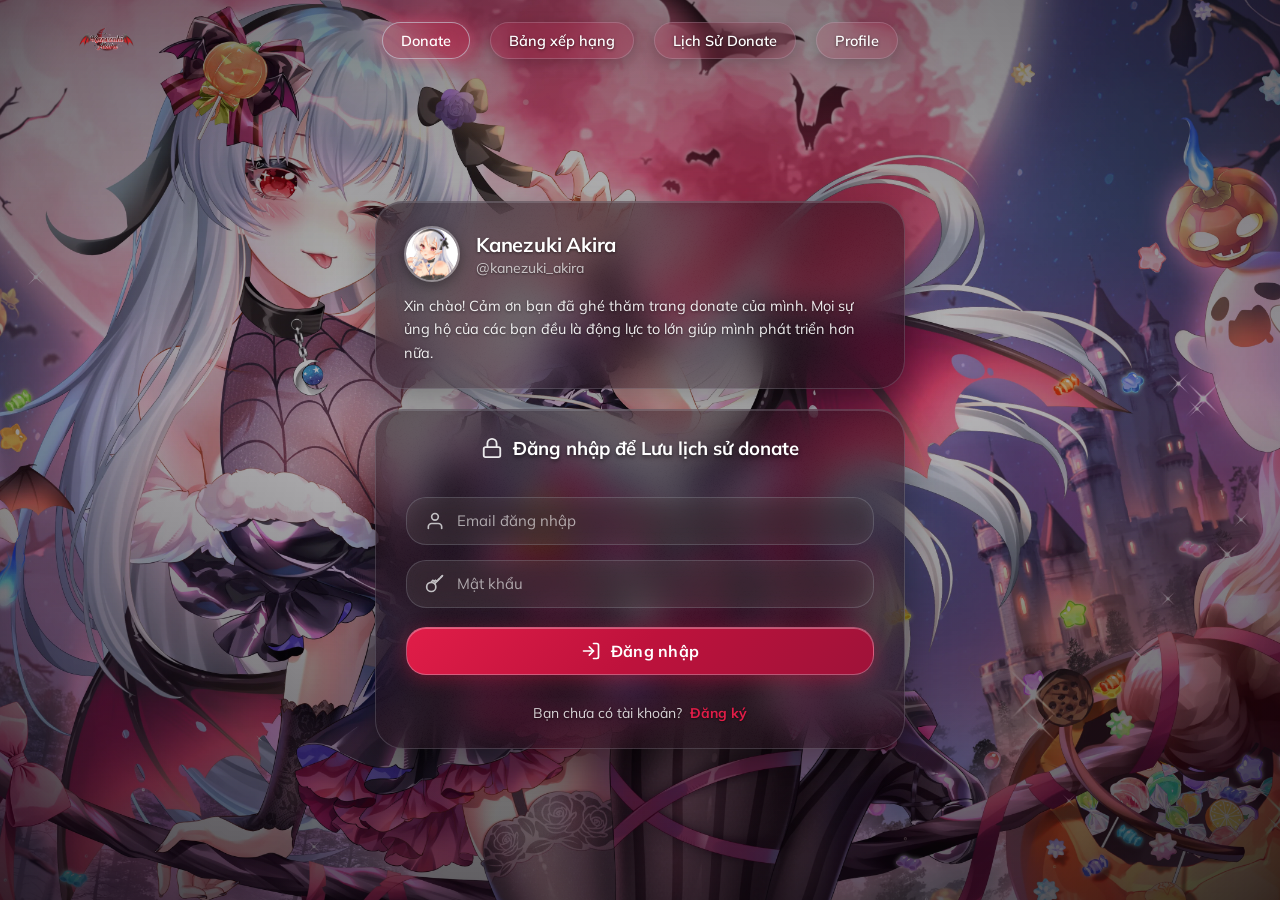
==== commit d4f52980: "fix sound" ====
--- a/page-admin/index.html
+++ b/page-admin/index.html
@@ -206,6 +206,28 @@
             <span class="form-hint">
               Thêm link trên làm Browser Source trong OBS (khuyến nghị 600x260px) để hiển thị thông báo popup kèm âm thanh và giọng đọc TTS khi có donate.
             </span>
+
+            <!-- Cấu hình giọng đọc TTS cho OBS Overlay -->
+            <div class="tts-voice-config-box" style="margin-top: 14px; padding: 12px 14px; background: rgba(255, 255, 255, 0.03); border: 1px solid rgba(255, 255, 255, 0.08); border-radius: 8px;">
+              <div style="display: flex; align-items: center; justify-content: space-between; gap: 10px; flex-wrap: wrap; margin-bottom: 8px;">
+                <label for="obsVoiceSelect" style="font-size: 0.85rem; font-weight: 600; color: #e2e8f0; display: inline-flex; align-items: center; gap: 6px;">
+                  <svg viewBox="0 0 24 24" fill="none" stroke="currentColor" stroke-width="2" stroke-linecap="round" stroke-linejoin="round" width="14" height="14"><path d="M12 2a3 3 0 0 0-3 3v7a3 3 0 0 0 6 0V5a3 3 0 0 0-3-3Z"/><path d="M19 10v2a7 7 0 0 1-14 0v-2"/><line x1="12" y1="19" x2="12" y2="22"/></svg>
+                  Giọng đọc TTS (Edge-TTS Neural)
+                </label>
+                <div style="display: flex; gap: 8px; align-items: center;">
+                  <select id="obsVoiceSelect" class="form-control form-control-sm" style="background: rgba(15, 23, 42, 0.8); color: #f8fafc; border: 1px solid rgba(255, 255, 255, 0.15); border-radius: 6px; padding: 5px 10px; font-size: 0.82rem; cursor: pointer; min-width: 220px;">
+                    <option value="vi-VN-HoaiMyNeural" selected>Hoài My (Nữ) [vi-VN] ★ Khuyên dùng</option>
+                  </select>
+                  <button type="button" id="btnPreviewVoice" class="btn btn-sm btn-ghost" style="padding: 5px 12px; font-size: 0.8rem; display: inline-flex; align-items: center; gap: 5px;" title="Nghe thử giọng này">
+                    <svg viewBox="0 0 24 24" fill="none" stroke="currentColor" stroke-width="2" width="13" height="13"><polygon points="11 5 6 9 2 9 2 15 6 15 11 19 11 5"/><path d="M15.54 8.46a5 5 0 0 1 0 7.07"/></svg>
+                    <span>Nghe thử</span>
+                  </button>
+                </div>
+              </div>
+              <p id="obsVoiceDesc" style="font-size: 0.78rem; color: #94a3b8; margin: 0;">
+                Giọng nữ truyền cảm, mượt mà và tự nhiên nhất cho donate stream. Link OBS bên trên sẽ tự động cập nhật theo giọng bạn chọn.
+              </p>
+            </div>
 
             <div class="obs-specs-accordion" style="margin-top:12px;">
               <button type="button" id="toggleObsSpecsBtn" class="btn-obs-specs-toggle" aria-expanded="false">
@@ -1203,6 +1225,7 @@
   <script src="../assets/js/services/subathon.service.js?v=20260905_1"></script>
   <script src="../assets/js/services/goal.service.js?v=20260905_1"></script>
   <script src="../assets/js/services/gacha.service.js?v=20260905_1"></script>
+  <script src="../assets/js/services/tts.service.js?v=20260908_1"></script>
   <script src="../assets/js/pages/admin/admin-overview.js?v=20260907_1"></script>
   <script src="../assets/js/pages/admin/admin-subathon.js?v=20260907_1"></script>
   <script src="../assets/js/pages/admin/admin-goals.js?v=20260907_1"></script>
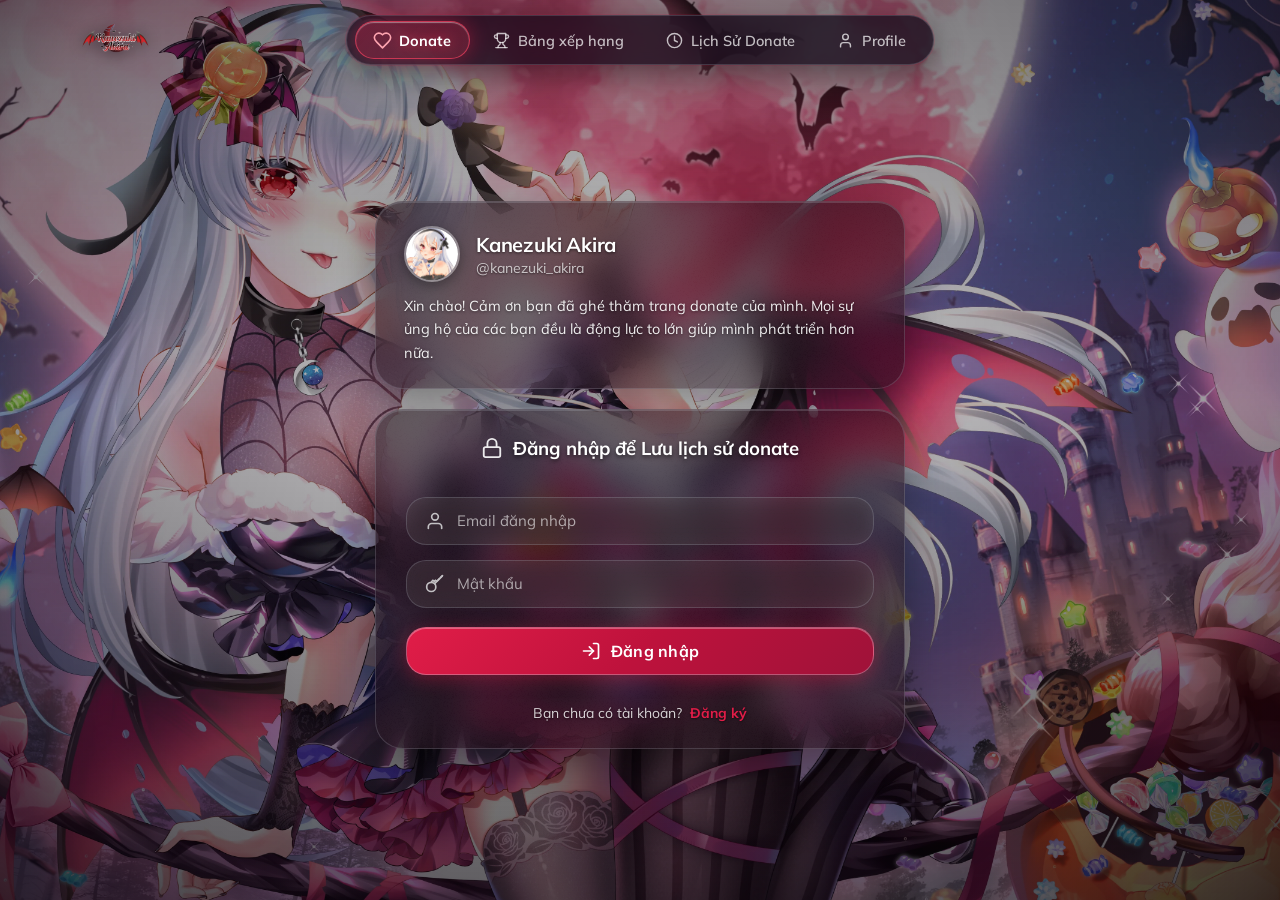
==== commit 8f4dab14: "sửa giao diện admin" ====
--- a/page-admin/index.html
+++ b/page-admin/index.html
@@ -7,7 +7,7 @@
   <title>Admin Dashboard — Kanezuki Akira</title>
   <link rel="icon" type="image/x-icon" href="../assets/img/akira copy.png">
   <link rel="stylesheet" href="../assets/css/base.css">
-  <link rel="stylesheet" href="../assets/css/pages/admin-bento.css">
+  <link rel="stylesheet" href="../assets/css/pages/admin-bento.css?v=20260914_tts">
 </head>
 
 <body class="bento-admin-body">
@@ -208,23 +208,23 @@
             </span>
 
             <!-- Cấu hình giọng đọc TTS cho OBS Overlay -->
-            <div class="tts-voice-config-box" style="margin-top: 14px; padding: 12px 14px; background: rgba(255, 255, 255, 0.03); border: 1px solid rgba(255, 255, 255, 0.08); border-radius: 8px;">
-              <div style="display: flex; align-items: center; justify-content: space-between; gap: 10px; flex-wrap: wrap; margin-bottom: 8px;">
-                <label for="obsVoiceSelect" style="font-size: 0.85rem; font-weight: 600; color: #e2e8f0; display: inline-flex; align-items: center; gap: 6px;">
+            <div class="tts-voice-config-box">
+              <div class="tts-voice-header">
+                <label for="obsVoiceSelect" class="tts-voice-label">
                   <svg viewBox="0 0 24 24" fill="none" stroke="currentColor" stroke-width="2" stroke-linecap="round" stroke-linejoin="round" width="14" height="14"><path d="M12 2a3 3 0 0 0-3 3v7a3 3 0 0 0 6 0V5a3 3 0 0 0-3-3Z"/><path d="M19 10v2a7 7 0 0 1-14 0v-2"/><line x1="12" y1="19" x2="12" y2="22"/></svg>
                   Giọng đọc TTS (Edge-TTS Neural)
                 </label>
-                <div style="display: flex; gap: 8px; align-items: center;">
-                  <select id="obsVoiceSelect" class="form-control form-control-sm" style="background: rgba(15, 23, 42, 0.8); color: #f8fafc; border: 1px solid rgba(255, 255, 255, 0.15); border-radius: 6px; padding: 5px 10px; font-size: 0.82rem; cursor: pointer; min-width: 220px;">
+                <div class="tts-voice-controls">
+                  <select id="obsVoiceSelect" class="form-control form-control-sm tts-voice-select">
                     <option value="vi-VN-HoaiMyNeural" selected>Hoài My (Nữ) [vi-VN] ★ Khuyên dùng</option>
                   </select>
-                  <button type="button" id="btnPreviewVoice" class="btn btn-sm btn-ghost" style="padding: 5px 12px; font-size: 0.8rem; display: inline-flex; align-items: center; gap: 5px;" title="Nghe thử giọng này">
+                  <button type="button" id="btnPreviewVoice" class="btn btn-sm btn-ghost tts-voice-btn" title="Nghe thử giọng này">
                     <svg viewBox="0 0 24 24" fill="none" stroke="currentColor" stroke-width="2" width="13" height="13"><polygon points="11 5 6 9 2 9 2 15 6 15 11 19 11 5"/><path d="M15.54 8.46a5 5 0 0 1 0 7.07"/></svg>
                     <span>Nghe thử</span>
                   </button>
                 </div>
               </div>
-              <p id="obsVoiceDesc" style="font-size: 0.78rem; color: #94a3b8; margin: 0;">
+              <p id="obsVoiceDesc" class="tts-voice-desc">
                 Giọng nữ truyền cảm, mượt mà và tự nhiên nhất cho donate stream. Link OBS bên trên sẽ tự động cập nhật theo giọng bạn chọn.
               </p>
             </div>
@@ -1216,7 +1216,7 @@
   <script src="../assets/js/config.js?v=20260905_1"></script>
   <script src="../assets/js/core/storage.js?v=20260905_1"></script>
   <script src="../assets/js/core/api-client.js?v=20260907_2"></script>
-  <script src="../assets/js/utils/formatters.js?v=20260905_1"></script>
+  <script src="../assets/js/utils/formatters.js?v=20260912_2"></script>
   <script src="../assets/js/utils/parallax.js?v=20260905_1"></script>
   <script src="../assets/js/utils/confirm-modal.js?v=20260906_1"></script>
   <script src="../assets/js/services/auth.service.js?v=20260905_1"></script>
@@ -1227,11 +1227,11 @@
   <script src="../assets/js/services/gacha.service.js?v=20260905_1"></script>
   <script src="../assets/js/services/tts.service.js?v=20260908_1"></script>
   <script src="../assets/js/pages/admin/admin-overview.js?v=20260907_1"></script>
-  <script src="../assets/js/pages/admin/admin-subathon.js?v=20260907_1"></script>
-  <script src="../assets/js/pages/admin/admin-goals.js?v=20260907_1"></script>
-  <script src="../assets/js/pages/admin/admin-gacha.js?v=20260907_1"></script>
-  <script src="../assets/js/pages/admin/admin-users.js?v=20260907_1"></script>
-  <script src="../assets/js/pages/admin/admin-donations.js?v=20260907_1"></script>
+  <script src="../assets/js/pages/admin/admin-subathon.js?v=20260912_2"></script>
+  <script src="../assets/js/pages/admin/admin-goals.js?v=20260912_2"></script>
+  <script src="../assets/js/pages/admin/admin-gacha.js?v=20260912_2"></script>
+  <script src="../assets/js/pages/admin/admin-users.js?v=20260912_2"></script>
+  <script src="../assets/js/pages/admin/admin-donations.js?v=20260912_2"></script>
   <script src="../assets/js/pages/admin-unified.js?v=20260907_2"></script>
 </body>
 
--- a/assets/css/pages/admin-bento.css
+++ b/assets/css/pages/admin-bento.css
@@ -462,6 +462,66 @@
   white-space: nowrap;
 }
 
+/* TTS Voice Config in OBS Overlay */
+.tts-voice-config-box {
+  margin-top: 14px;
+  padding: 12px 14px;
+  background: rgba(255, 255, 255, 0.03);
+  border: 1px solid rgba(255, 255, 255, 0.08);
+  border-radius: 8px;
+}
+
+.tts-voice-header {
+  display: flex;
+  align-items: center;
+  justify-content: space-between;
+  gap: 10px;
+  flex-wrap: wrap;
+  margin-bottom: 8px;
+}
+
+.tts-voice-label {
+  font-size: 0.85rem;
+  font-weight: 600;
+  color: #e2e8f0;
+  display: inline-flex;
+  align-items: center;
+  gap: 6px;
+}
+
+.tts-voice-controls {
+  display: flex;
+  gap: 8px;
+  align-items: center;
+}
+
+.tts-voice-select {
+  background: rgba(15, 23, 42, 0.8);
+  color: #f8fafc;
+  border: 1px solid rgba(255, 255, 255, 0.15);
+  border-radius: 6px;
+  padding: 5px 10px;
+  font-size: 0.82rem;
+  cursor: pointer;
+  min-width: 220px;
+}
+
+.tts-voice-btn {
+  padding: 5px 12px;
+  font-size: 0.8rem;
+  display: inline-flex;
+  align-items: center;
+  gap: 5px;
+  white-space: nowrap;
+  flex-shrink: 0;
+}
+
+.tts-voice-desc {
+  font-size: 0.78rem;
+  color: #94a3b8;
+  margin: 0;
+}
+
 .obs-specs-accordion {
   margin-top: 14px;
 }
@@ -678,11 +738,64 @@
 .status-live   { background:rgba(34,197,94,0.18);  color:#4ade80; border:1px solid rgba(34,197,94,0.4);  }
 .status-paused { background:rgba(245,158,11,0.18); color:#fbbf24; border:1px solid rgba(245,158,11,0.4); }
 .status-ended  { background:rgba(239,68,68,0.18);  color:#f87171; border:1px solid rgba(239,68,68,0.4);  }
-.badge-live    { background:rgba(34,197,94,0.18);  color:#4ade80; border:1px solid rgba(34,197,94,0.4);  padding:4px 10px; border-radius:999px; font-size:0.78rem; font-weight:700; }
-.badge-paused  { background:rgba(245,158,11,0.18); color:#fbbf24; border:1px solid rgba(245,158,11,0.4); padding:4px 10px; border-radius:999px; font-size:0.78rem; font-weight:700; }
-.badge-ended   { background:rgba(239,68,68,0.18);  color:#f87171; border:1px solid rgba(239,68,68,0.4);  padding:4px 10px; border-radius:999px; font-size:0.78rem; font-weight:700; }
-.badge-user    { background:rgba(255,255,255,0.08); color:rgba(255,255,255,0.7); border:1px solid rgba(255,255,255,0.15); padding:4px 10px; border-radius:999px; font-size:0.78rem; font-weight:700; }
-.badge-admin   { background:rgba(225, 29, 72,0.18); color:var(--gold); border:1px solid rgba(225, 29, 72,0.35); padding:4px 10px; border-radius:999px; font-size:0.78rem; font-weight:700; }
+.badge-live    { background:rgba(34,197,94,0.18);  color:#4ade80; border:1px solid rgba(34,197,94,0.4);  padding:4px 10px; border-radius:999px; font-size:0.78rem; font-weight:700; display:inline-flex; align-items:center; gap:5px; white-space:nowrap; }
+.badge-paused  { background:rgba(245,158,11,0.18); color:#fbbf24; border:1px solid rgba(245,158,11,0.4); padding:4px 10px; border-radius:999px; font-size:0.78rem; font-weight:700; display:inline-flex; align-items:center; gap:5px; white-space:nowrap; }
+.badge-ended   { background:rgba(239,68,68,0.18);  color:#f87171; border:1px solid rgba(239,68,68,0.4);  padding:4px 10px; border-radius:999px; font-size:0.78rem; font-weight:700; display:inline-flex; align-items:center; gap:5px; white-space:nowrap; }
+.badge-user    { background:rgba(255,255,255,0.08); color:rgba(255,255,255,0.7); border:1px solid rgba(255,255,255,0.15); padding:4px 10px; border-radius:999px; font-size:0.78rem; font-weight:700; display:inline-flex; align-items:center; gap:5px; white-space:nowrap; }
+.badge-admin   { background:rgba(225, 29, 72,0.18); color:var(--gold); border:1px solid rgba(225, 29, 72,0.35); padding:4px 10px; border-radius:999px; font-size:0.78rem; font-weight:700; display:inline-flex; align-items:center; gap:5px; white-space:nowrap; }
+
+.badge-type-donation {
+  background: rgba(34, 197, 94, 0.18);
+  color: #4ade80;
+  border: 1px solid rgba(34, 197, 94, 0.4);
+  padding: 3px 9px;
+  border-radius: 999px;
+  font-size: 0.76rem;
+  font-weight: 700;
+  display: inline-flex;
+  align-items: center;
+  gap: 5px;
+  white-space: nowrap;
+}
+.badge-type-gacha {
+  background: rgba(168, 85, 247, 0.18);
+  color: #c084fc;
+  border: 1px solid rgba(168, 85, 247, 0.4);
+  padding: 3px 9px;
+  border-radius: 999px;
+  font-size: 0.76rem;
+  font-weight: 700;
+  display: inline-flex;
+  align-items: center;
+  gap: 5px;
+  white-space: nowrap;
+}
+.badge-type-manual-add {
+  background: rgba(14, 165, 233, 0.18);
+  color: #38bdf8;
+  border: 1px solid rgba(14, 165, 233, 0.4);
+  padding: 3px 9px;
+  border-radius: 999px;
+  font-size: 0.76rem;
+  font-weight: 700;
+  display: inline-flex;
+  align-items: center;
+  gap: 5px;
+  white-space: nowrap;
+}
+.badge-type-manual-sub {
+  background: rgba(239, 68, 68, 0.18);
+  color: #f87171;
+  border: 1px solid rgba(239, 68, 68, 0.4);
+  padding: 3px 9px;
+  border-radius: 999px;
+  font-size: 0.76rem;
+  font-weight: 700;
+  display: inline-flex;
+  align-items: center;
+  gap: 5px;
+  white-space: nowrap;
+}
 
 .adjust-pill-grid { display: flex; gap: 10px; flex-wrap: wrap; margin-top: 14px; }
 .adjust-pill {
@@ -976,6 +1089,38 @@
     box-sizing: border-box;
     text-align: center;
   }
+
+  /* Responsive TTS Voice Config: đưa nút Nghe thử xuống dưới select trên mobile */
+  .tts-voice-header {
+    flex-direction: column;
+    align-items: stretch;
+    gap: 10px;
+  }
+
+  .tts-voice-controls {
+    flex-direction: column;
+    align-items: stretch;
+    width: 100%;
+    gap: 8px;
+  }
+
+  .tts-voice-select {
+    width: 100%;
+    min-width: 0;
+    box-sizing: border-box;
+    padding: 8px 12px;
+    font-size: 0.84rem;
+  }
+
+  .tts-voice-btn {
+    width: 100%;
+    display: inline-flex;
+    justify-content: center;
+    align-items: center;
+    padding: 9px 14px;
+    font-size: 0.85rem;
+    box-sizing: border-box;
+  }
 }
 
 /* ===================================================
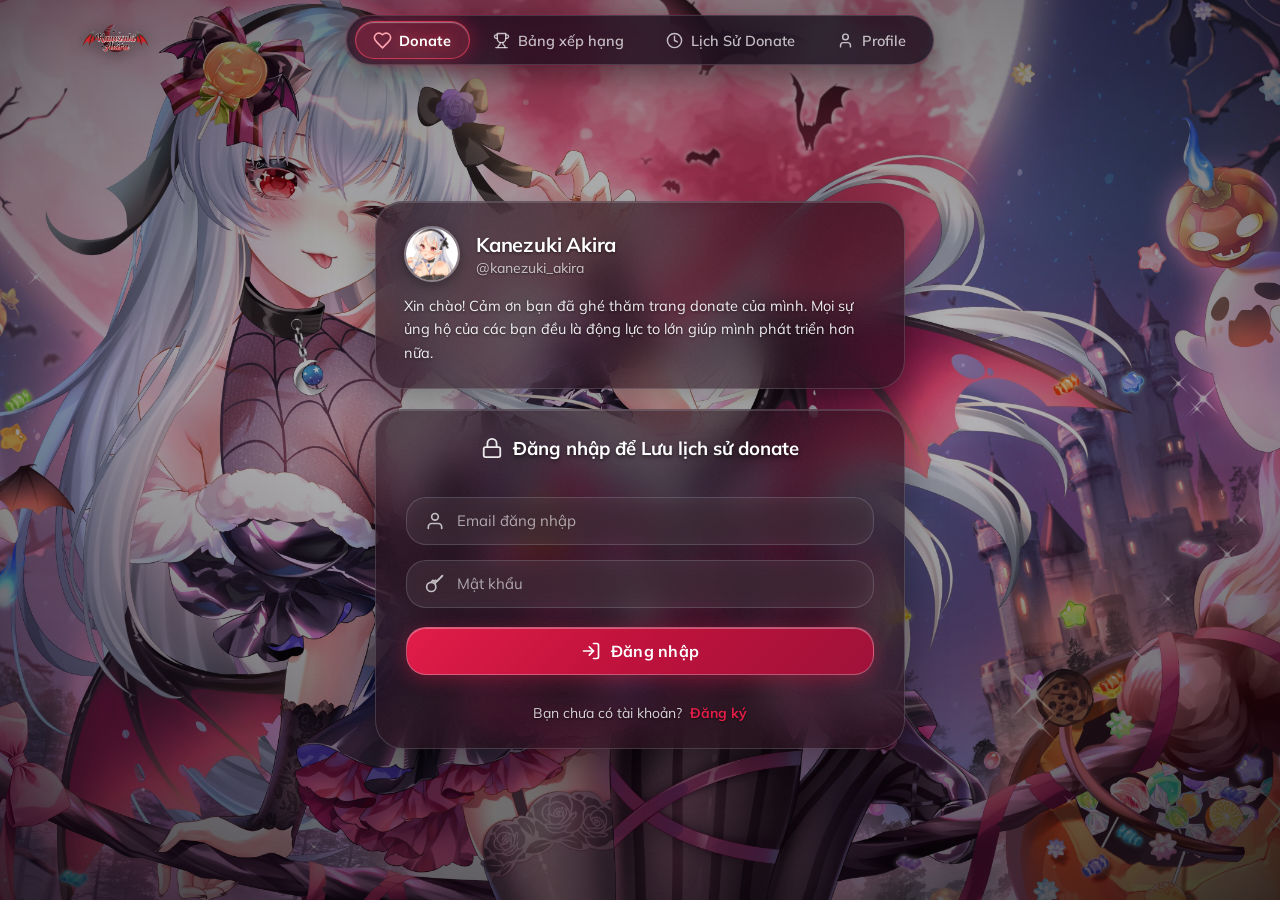
==== commit dea64186: "big update" ====
--- a/page-admin/index.html
+++ b/page-admin/index.html
@@ -1229,7 +1229,7 @@
   <script src="../assets/js/pages/admin/admin-overview.js?v=20260907_1"></script>
   <script src="../assets/js/pages/admin/admin-subathon.js?v=20260912_2"></script>
   <script src="../assets/js/pages/admin/admin-goals.js?v=20260912_2"></script>
-  <script src="../assets/js/pages/admin/admin-gacha.js?v=20260912_2"></script>
+  <script src="../assets/js/pages/admin/admin-gacha.js?v=20260919_1"></script>
   <script src="../assets/js/pages/admin/admin-users.js?v=20260912_2"></script>
   <script src="../assets/js/pages/admin/admin-donations.js?v=20260912_2"></script>
   <script src="../assets/js/pages/admin-unified.js?v=20260907_2"></script>
